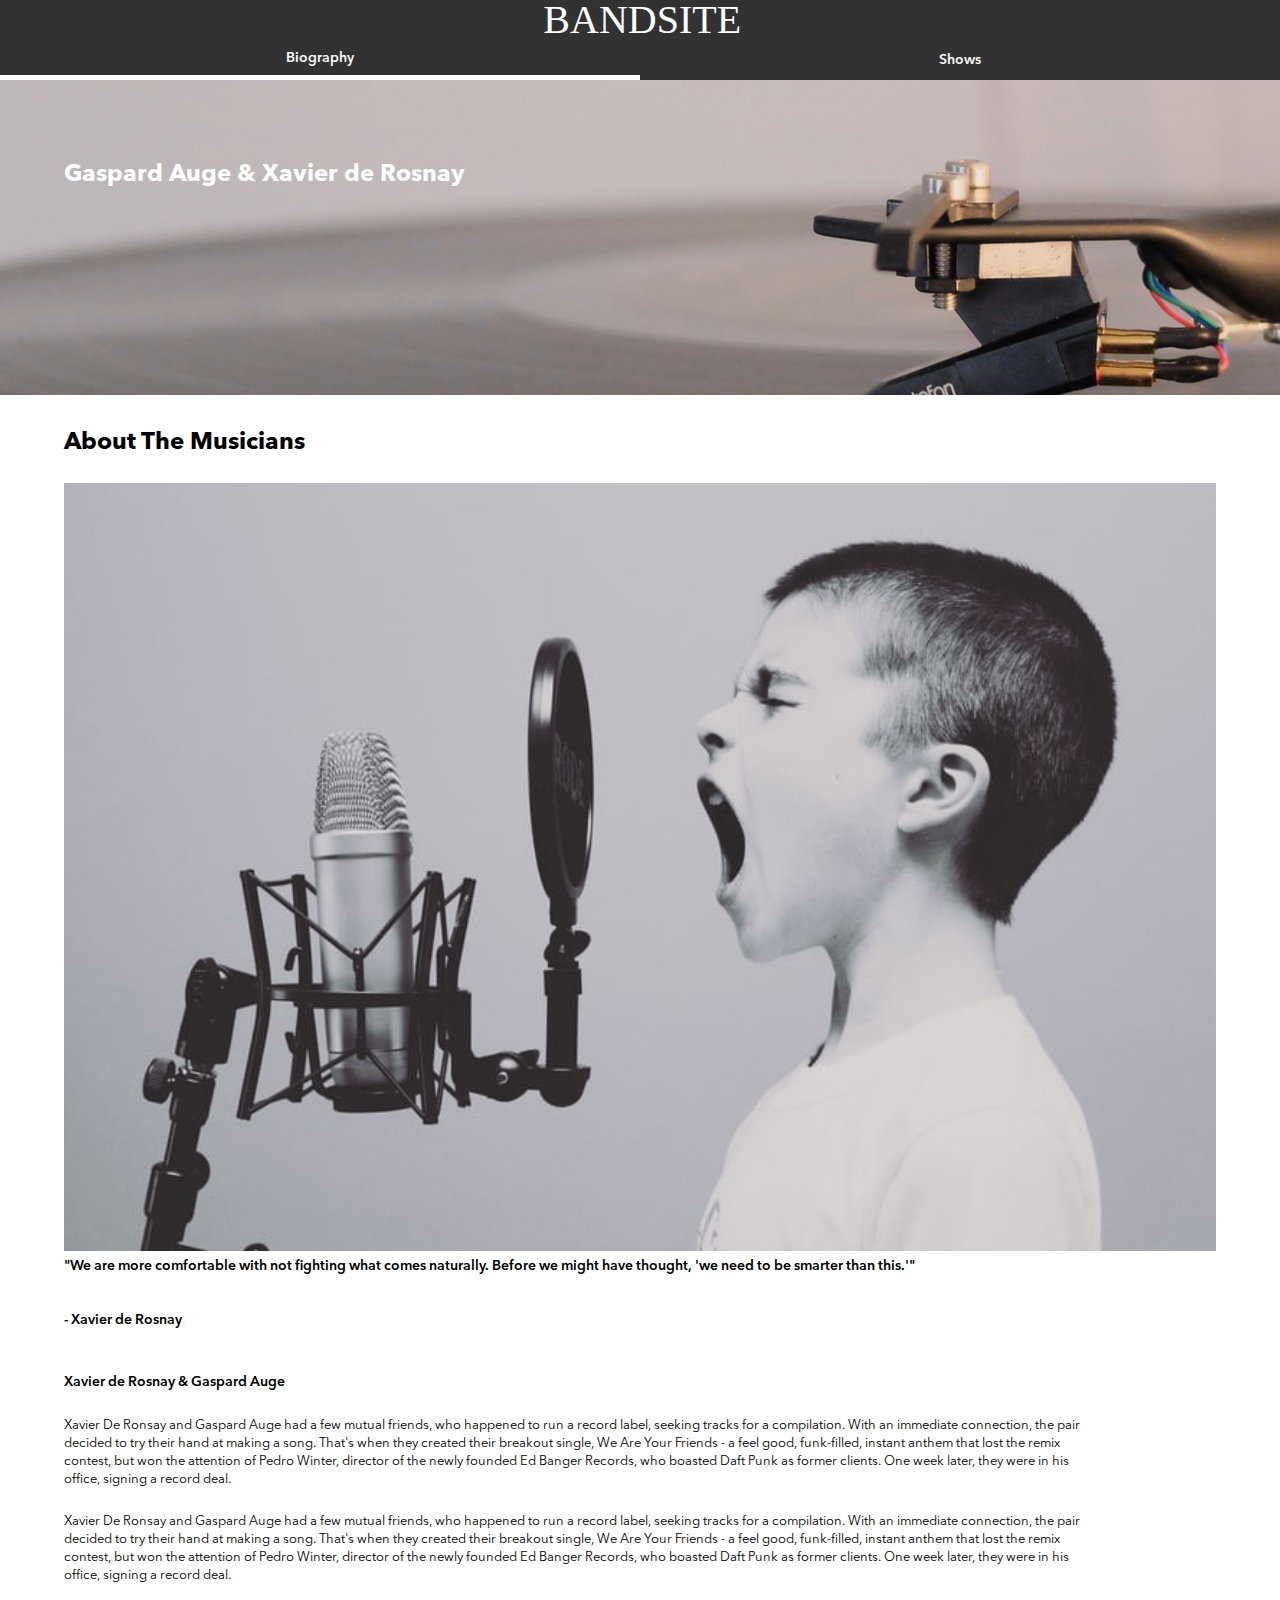
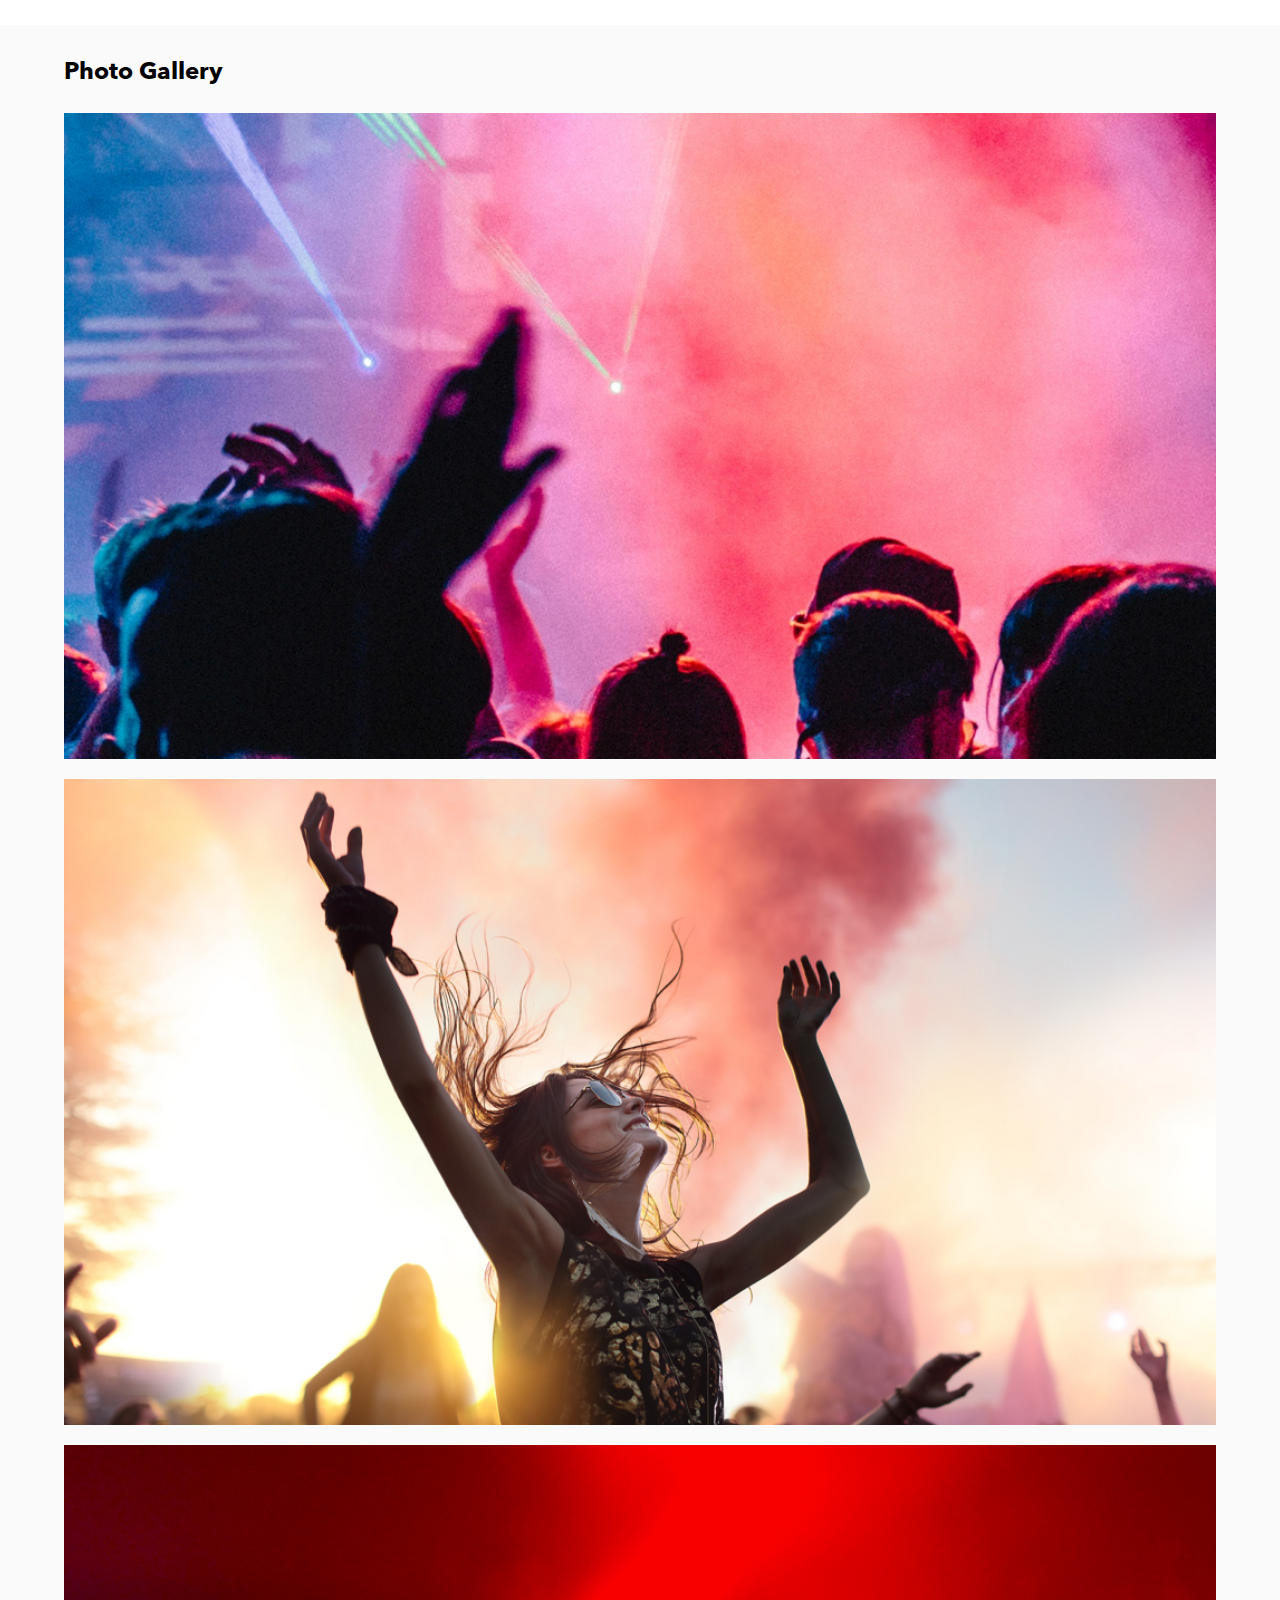
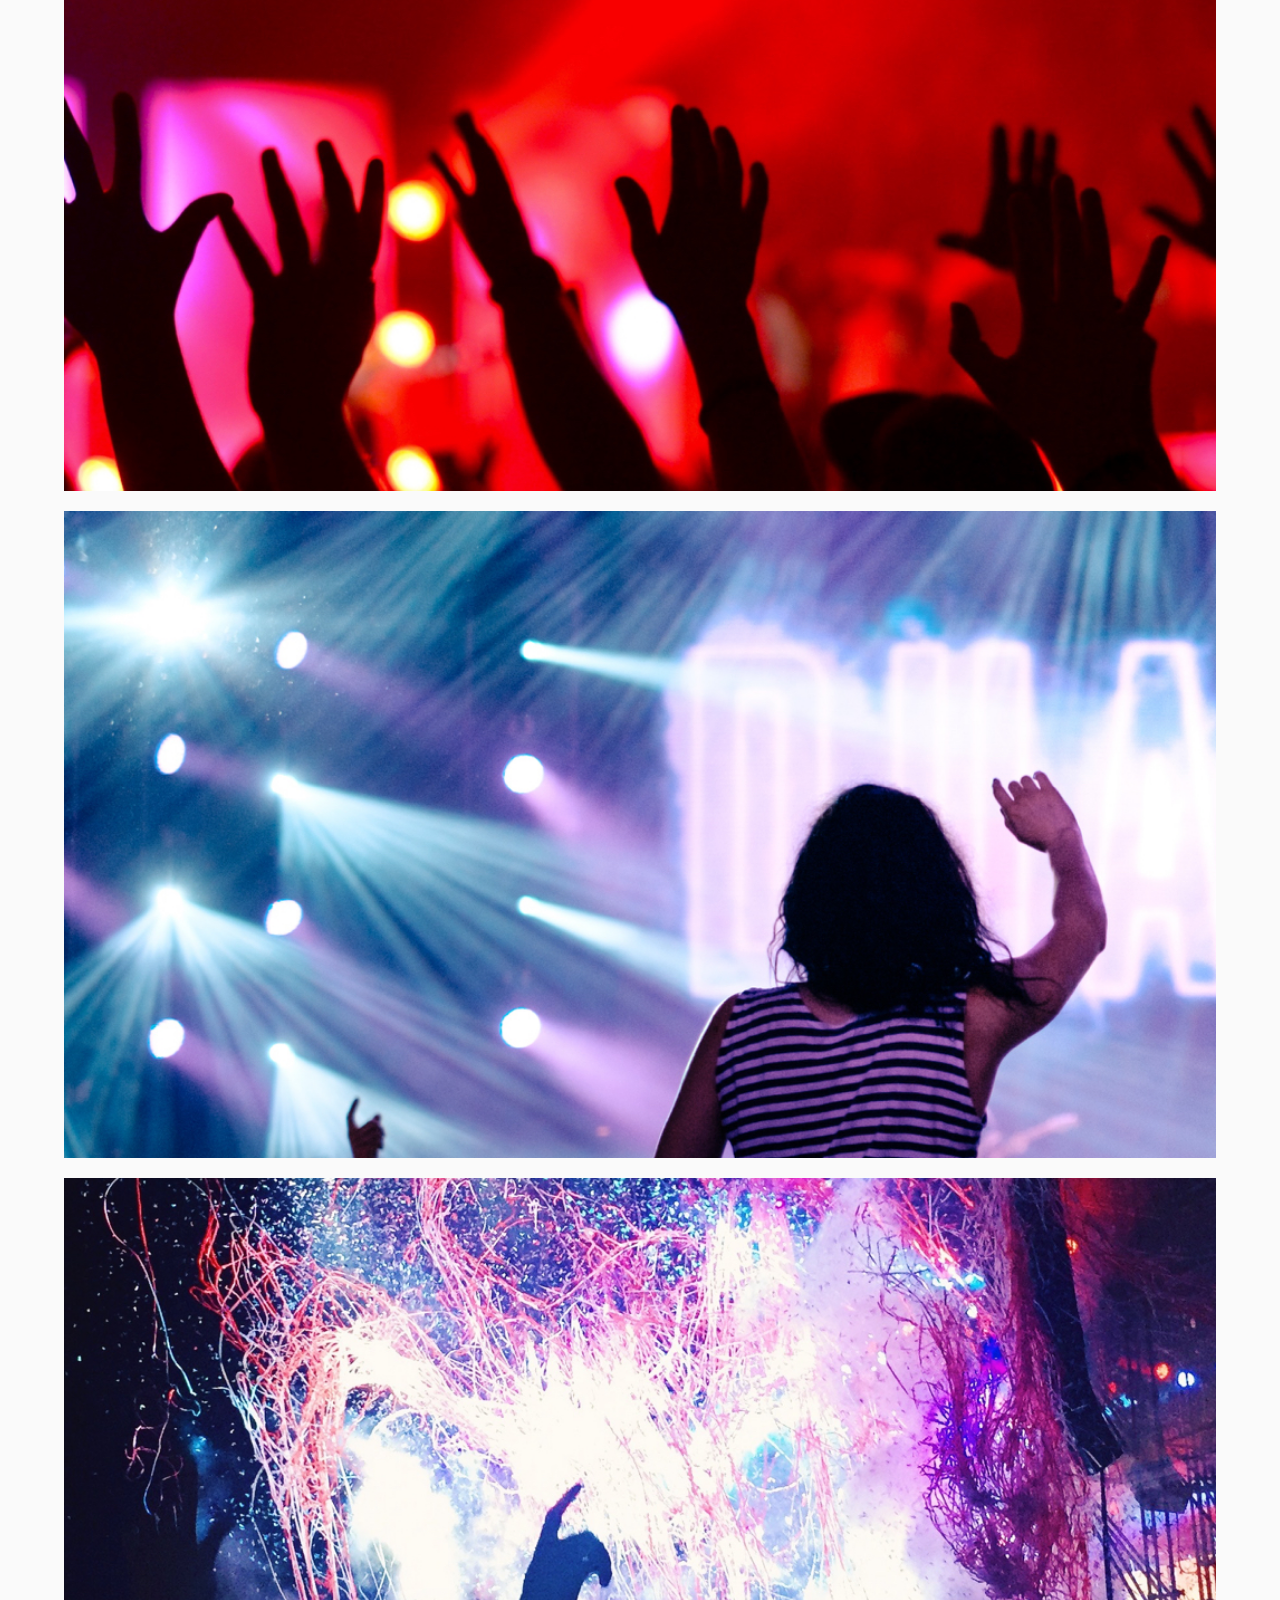
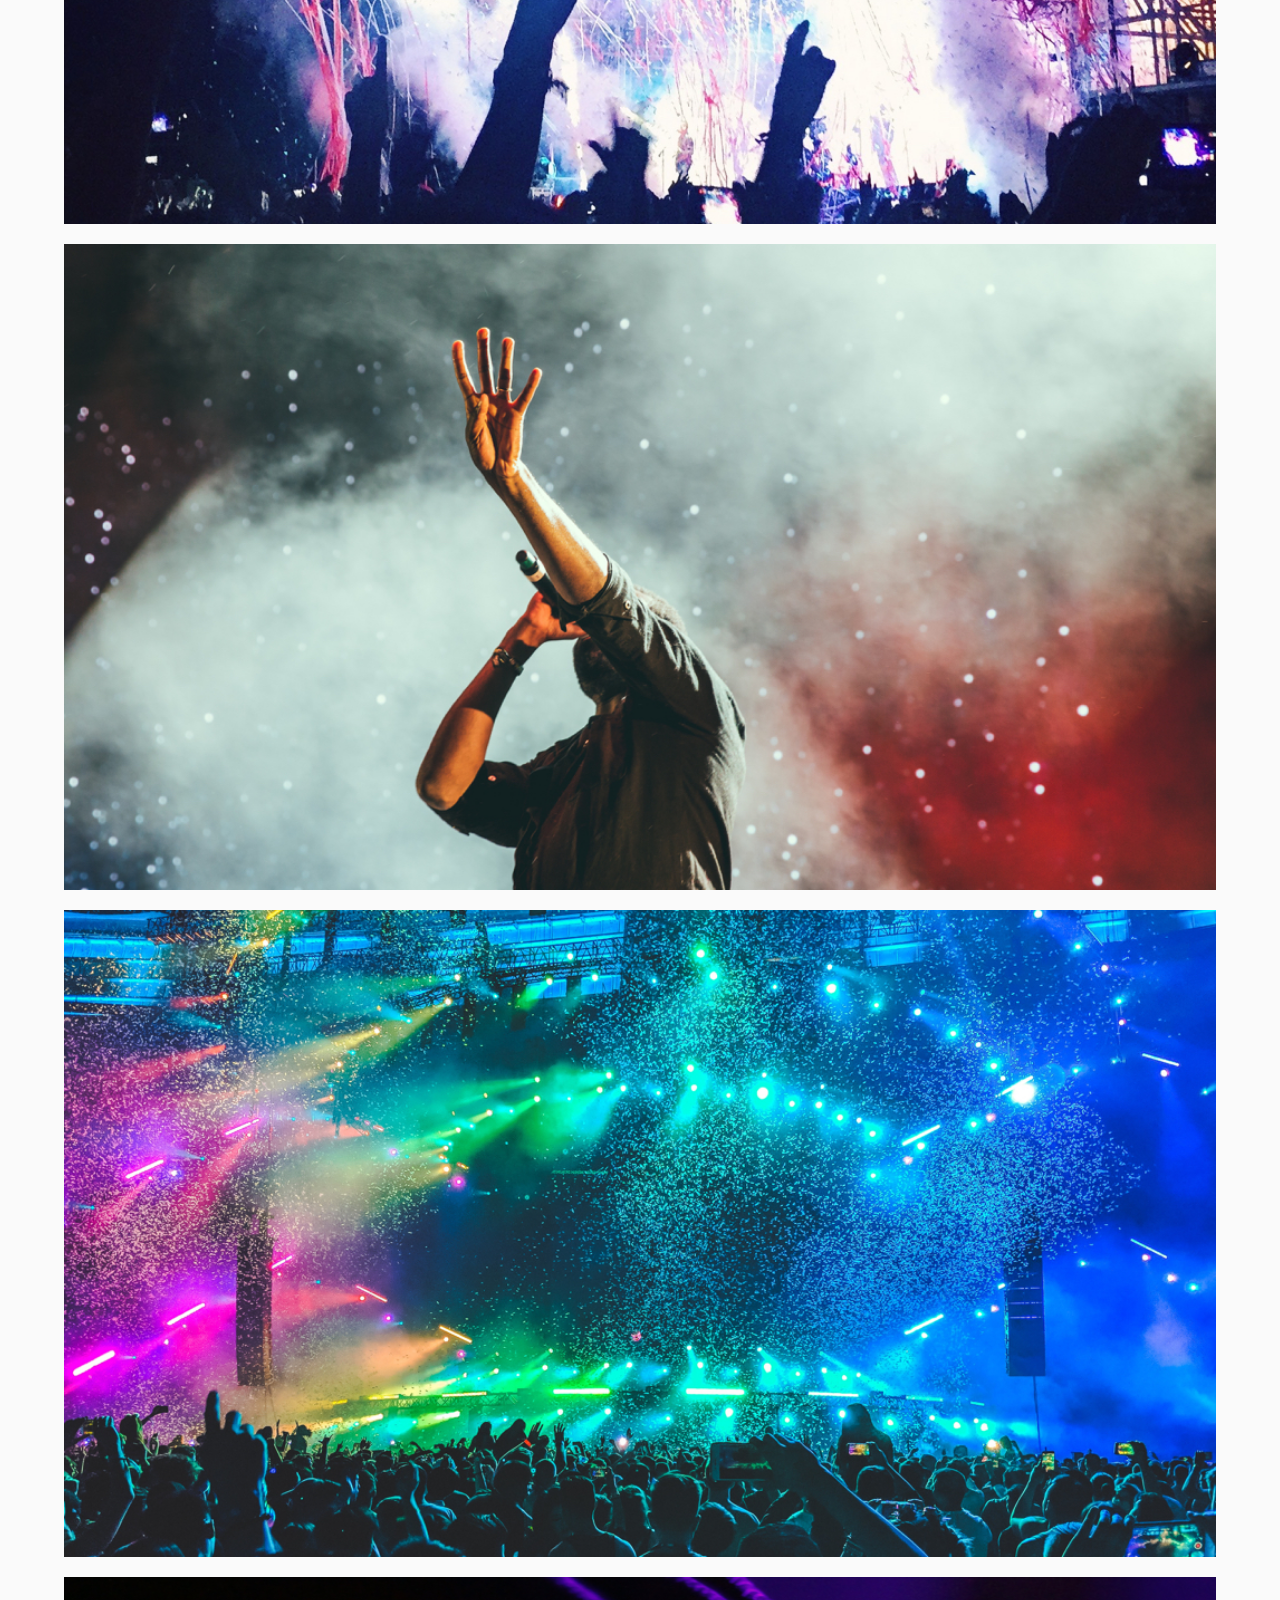
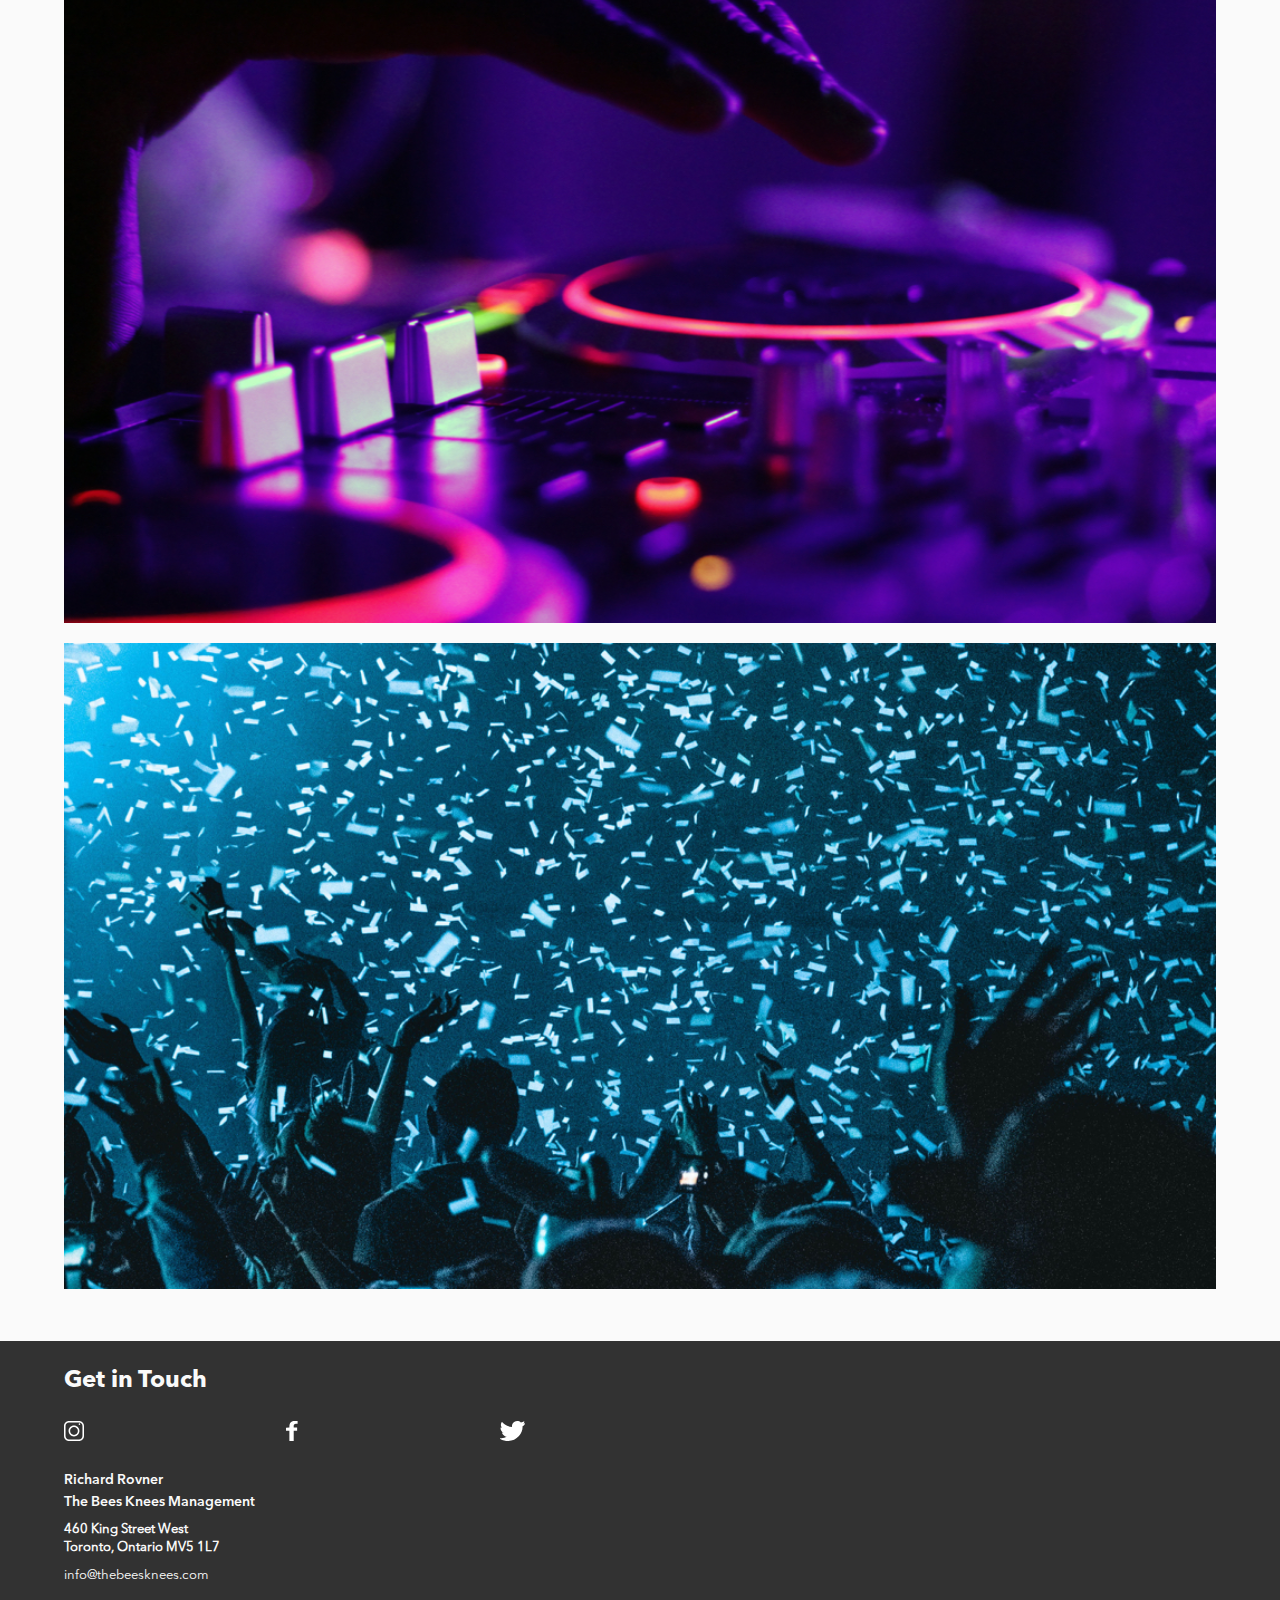
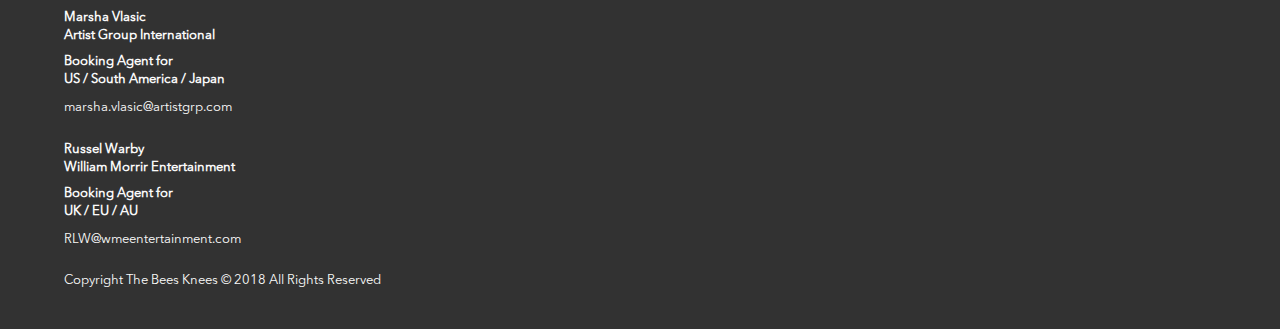
==== sprint-one/index.html @ a519cfaa "first commit" ====
<!DOCTYPE html>
<html lang="en">
<head>
    <meta charset="UTF-8">
    <meta name="viewport" content="width=device-width, initial-scale=1.0">
    <meta http-equiv="X-UA-Compatible" content="ie=edge">
    <link rel="stylesheet" href="./styles/main.css">
    <title>BandSite</title>
</head>

<body>
    <!--! Header and Nav bar -->
    <header class="page-header">
        <img class="page-header__logo" src="./assets/logo/Logo-bandsite.svg" alt="Bandsite Logo">
        <nav class="page-header__navigation">
            <ul class="page-header__navigation-list">
                <li class="page-header__navigation-list-item page-header__navigation-list-item--current-page"><a>Biography</a></li>
                <li class="page-header__navigation-list-item"><a>Shows</a></li>
            </ul>
        </nav>
    </header>

    <!--! Hero Image -->
    <section class="hero">
        <h1 class="hero__text">Gaspard Auge & Xavier de Rosnay</h1>
    </section>

    <!--! About Section: Includes image, quote and bio  -->
    <!-- todo: bg color for section below is alabaster or white -->
    <section class="about-artists">
        <h1 class="about-artists__heading">
            About the Musicians
        </h1>
        <img class="about-artists__image" src="./assets/images/about-the-artists.jfif" alt="">
        <div class="about-artists__quote">
            <h2 class="about-artists__quote-text">
                "We are more comfortable with not fighting what comes naturally.
                Before we might have thought, 'we need to be smarter than this.'"
            </h2>
            <h4 class="about-artists__quote-citation">
                - Xavier de Rosnay
            </h4>
        </div>
        <div class="about-artists__bio">
            <h2 class="about-artists__bio-heading">
                Xavier de Rosnay & Gaspard Auge
            </h2>
            <p class="about-artists__bio-content">
                Xavier De Ronsay and Gaspard Auge had a few mutual friends, who happened to run 
                a record label, seeking tracks for a compilation. With an immediate connection, 
                the pair decided to try their hand at making a song. That's when they created 
                their breakout single, We Are Your Friends - a feel good, funk-filled, instant 
                anthem that lost the remix contest, but won the attention of Pedro Winter, director 
                of the newly founded Ed Banger Records, who boasted Daft Punk as former clients.
                One week later, they were in his office, signing a record deal.
            </p>
            <p class="about-artists__bio-content">
                Xavier De Ronsay and Gaspard Auge had a few mutual friends, who happened to run 
                a record label, seeking tracks for a compilation. With an immediate connection, 
                the pair decided to try their hand at making a song. That's when they created 
                their breakout single, We Are Your Friends - a feel good, funk-filled, instant 
                anthem that lost the remix contest, but won the attention of Pedro Winter, director 
                of the newly founded Ed Banger Records, who boasted Daft Punk as former clients.
                One week later, they were in his office, signing a record deal.                
            </p>
        </div>
    </section>

    <!--! Photo Gallery Section -->
    <section class="gallery">
        <h1 class="gallery-title">
            <!--todo: font-size is 24px and line height of 32px  -->
            Photo Gallery
        </h1>
        <div class="gallery-container">
            <div class="gallery-container__image-box">
                <img class="gallery-container__image-box-content" src="./assets/images/Photo-gallery-1.jpg" alt="Image">
            </div>
            <div class="gallery-container__image-box">
                <img class="gallery-container__image-box-content" src="./assets/images/Photo-gallery-2.jpg" alt="Image">
            </div>
            <div class="gallery-container__image-box">
                <img class="gallery-container__image-box-content" src="./assets/images/Photo-gallery-3.jpg" alt="Image">
            </div>
            <div class="gallery-container__image-box">
                <img class="gallery-container__image-box-content" src="./assets/images/Photo-gallery-4.jpg" alt="Image">
            </div>
            <div class="gallery-container__image-box">
                <img class="gallery-container__image-box-content" src="./assets/images/Photo-gallery-5.jpg" alt="Image">
            </div>
            <div class="gallery-container__image-box">
                <img class="gallery-container__image-box-content" src="./assets/images/Photo-gallery-6.jpg" alt="Image">
            </div>
            <div class="gallery-container__image-box">
                <img class="gallery-container__image-box-content" src="./assets/images/Photo-gallery-7.jpg" alt="Image">
            </div>
            <div class="gallery-container__image-box">
                <img class="gallery-container__image-box-content" src="./assets/images/Photo-gallery-8.jpg" alt="Image">
            </div>
            <div class="gallery-container__image-box">
                <img class="gallery-container__image-box-content" src="./assets/images/Photo-gallery-9.jpg" alt="Image">
            </div>
        </div>
    </section>

    
    <!-- !Footer section below: divs to contain like sections into containers within a flexbox -->
    <footer class="footer">
        
        <!-- !section with heading, social media links, and logo -->
        <section class="footer__heading">
            <h1 class="footer__heading-caption">Get in Touch</h1>
            <div class="footer__heading-media">
                <a class="footer__heading-media-link" href=""><img src="./assets/icons/SVG/Icon-instagram.svg" alt=""></a>
                <a class="footer__heading-media-link" href=""><img src="./assets/icons/SVG/Icon-facebook.svg" alt=""></a>
                <a class="footer__heading-media-link" href=""><img src="./assets/icons/SVG/Icon-twitter.svg" alt=""></a>
            </div>
            <img class="footer__heading-image" src="./assets/logo/Logo-bandsite.svg" alt="Bandsite Logo">
        </section>
        
        <!-- !Flex section that includes all VIPs -->

        <section class="footer-flex">
            <div class="footer-flex__container">
                <div class="footer-flex__container-info">
                    <h4 class="footer-flex__container-info--bold">Richard Rovner</h4>
                    <h4 class="footer-flex__container-info--bold">The Bees Knees Management</h4>
                </div>
                <div class="footer-flex__container-info">
                    <h4>460 King Street West</h4>
                    <h4>Toronto, Ontario MV5 1L7</h4>
                </div>
                <a class="footer-flex__container-mailto" href="">info@thebeesknees.com</a>
            </div>
            <div class="footer-flex__container">
                <div class="footer-flex__container-info">
                    <h4>Marsha Vlasic</h4>
                    <h4>Artist Group International</h4>
                </div>
                <div class="footer-flex__container-info">    
                    <h4>Booking Agent for</h4>
                    <h4>US / South America / Japan</h4>
                </div>
                <a class="footer-flex__container-mailto" href="">marsha.vlasic@artistgrp.com</a>
            </div>
            <div class="footer-flex__container">
                <div class="footer-flex__container-info">                   
                    <h4>Russel Warby</h4>
                    <h4>William Morrir Entertainment</h4>
                </div>
                <div class="footer-flex__container-info">        
                    <h4>Booking Agent for</h4>
                    <h4>UK / EU / AU</h4>
                </div>    
                <a class="footer-flex__container-mailto" href="">RLW@wmeentertainment.com</a>
            </div>
        </section>

        <h4 class="footer__copyright">Copyright The Bees Knees &copy; 2018 All Rights Reserved</h4>
    </footer>
</body>
</html>
---- sprint-one/styles/main.css ----
html,
body {
  margin: 0;
  padding: 0;
  -webkit-box-sizing: border-box;
          box-sizing: border-box;
}

*,
*:before,
*:after {
  -webkit-box-sizing: inherit;
          box-sizing: inherit;
}

@font-face {
  font-family: "avenir";
  src: url(../assets/global-fonts/avenir-fonts/avenir-regular.otf);
}

@font-face {
  font-family: "avenir-demi-bold";
  src: url(../assets/global-fonts/avenir-fonts/avenir-demi-bold.otf);
}

@font-face {
  font-family: "avenir-bold";
  src: url(../assets/global-fonts/avenir-fonts/avenir-bold.otf);
}

* {
  margin: 0;
  padding: 0;
  -webkit-box-sizing: 0;
          box-sizing: 0;
}

.page-header {
  width: 100%;
  height: 80px;
  background-color: #323232;
  font-size: 14px;
  line-height: 22px;
  font-family: "avenir-demi-bold";
}

.page-header__logo {
  margin: 0 auto;
  display: block;
  width: 40%;
  height: 50%;
}

.page-header__navigation {
  display: block;
  width: 100%;
  height: 50%;
}

.page-header__navigation-list {
  height: 100%;
  margin: 0;
  padding: 0;
  display: -webkit-box;
  display: -ms-flexbox;
  display: flex;
  -ms-flex-wrap: nowrap;
      flex-wrap: nowrap;
}

.page-header__navigation-list-item {
  height: 100%;
  width: 50%;
  list-style-type: none;
  color: #fafafa;
  text-align: center;
  display: -webkit-box;
  display: -ms-flexbox;
  display: flex;
  -webkit-box-align: center;
      -ms-flex-align: center;
          align-items: center;
  -webkit-box-pack: center;
      -ms-flex-pack: center;
          justify-content: center;
}

.page-header__navigation-list-item--current-page {
  border-bottom: 5px solid #ffffff;
}

.hero {
  height: 35vh;
  width: 100%;
  background-image: url(../assets/images/hero-image.jfif);
  background-size: 120% auto;
  background-position: 60% 60%;
  background-color: #50323232;
  background-blend-mode: overlay;
  position: relative;
}

.hero__image {
  width: 100%;
  height: 100%;
}

.hero__text {
  margin-left: 5%;
  width: 65%;
  position: absolute;
  top: 25%;
  color: #ffffff;
  font-size: 24px;
  line-height: 32px;
  font-family: "avenir-bold";
}

.about-artists {
  width: 90%;
  margin: 0 auto;
  background-color: #ffffff;
}

.about-artists__heading {
  margin: 32px 0 24px 0;
  text-transform: capitalize;
  font-size: 24px;
  line-height: 32px;
  font-family: "avenir-bold";
}

.about-artists__image {
  width: 100%;
}

.about-artists__quote-text, .about-artists__quote-citation {
  font-size: 14px;
  line-height: 22px;
  font-family: "avenir-demi-bold";
}

.about-artists__quote-citation {
  margin-top: 32px;
}

.about-artists__bio {
  margin-top: 40px;
  width: 90%;
}

.about-artists__bio-heading {
  margin-bottom: 24px;
  font-size: 14px;
  line-height: 22px;
  font-family: "avenir-demi-bold";
}

.about-artists__bio-content {
  font-size: 13px;
  line-height: 18px;
  font-family: "avenir";
}

.about-artists__bio-content:first-of-type {
  margin-bottom: 24px;
}

.about-artists__bio-content:not(:first-of-type) {
  margin-bottom: 40px;
}

.gallery {
  width: 100%;
  background-color: #fafafa;
}

.gallery-title {
  margin-left: 5%;
  padding: 32px 0 24px 0;
  font-size: 24px;
  line-height: 32px;
  font-family: "avenir-bold";
}

.gallery-container {
  width: 90%;
  margin: 0 auto;
  display: -webkit-box;
  display: -ms-flexbox;
  display: flex;
  -ms-flex-wrap: wrap;
      flex-wrap: wrap;
}

.gallery-container__image-box {
  width: 100%;
  margin-bottom: 16px;
}

.gallery-container__image-box:last-of-type {
  padding-bottom: 32px;
}

.gallery-container__image-box-content {
  width: 100%;
}

.footer {
  width: 100%;
  color: #fafafa;
  background-color: #323232;
}

.footer__heading {
  width: 90%;
  margin: 0 auto;
  padding-bottom: 24px;
}

.footer__heading-caption {
  font-size: 24px;
  line-height: 32px;
  font-family: "avenir-bold";
  padding: 24px 0;
}

.footer__heading-media {
  display: -webkit-box;
  display: -ms-flexbox;
  display: flex;
  -webkit-box-pack: justify;
      -ms-flex-pack: justify;
          justify-content: space-between;
  width: 40%;
}

.footer__heading-image {
  display: none;
}

.footer-flex {
  width: 90%;
  margin: 0 auto;
  display: -webkit-box;
  display: -ms-flexbox;
  display: flex;
  -webkit-box-orient: vertical;
  -webkit-box-direction: normal;
      -ms-flex-direction: column;
          flex-direction: column;
}

.footer-flex__container {
  margin-bottom: 24px;
}

.footer-flex__container-info {
  margin-bottom: 8px;
  font-size: 13px;
  line-height: 18px;
  font-family: "avenir";
}

.footer-flex__container-info--bold {
  font-size: 14px;
  line-height: 22px;
  font-family: "avenir-demi-bold";
}

.footer-flex__container-mailto {
  text-decoration: none;
  color: #fafafa;
  font-size: 13px;
  line-height: 18px;
  font-family: "avenir";
}

.footer__copyright {
  width: 65%;
  font-family: "avenir";
  font-weight: 200;
  margin-left: 5%;
  font-size: 13px;
  padding-bottom: 40px;
}
/*# sourceMappingURL=main.css.map */
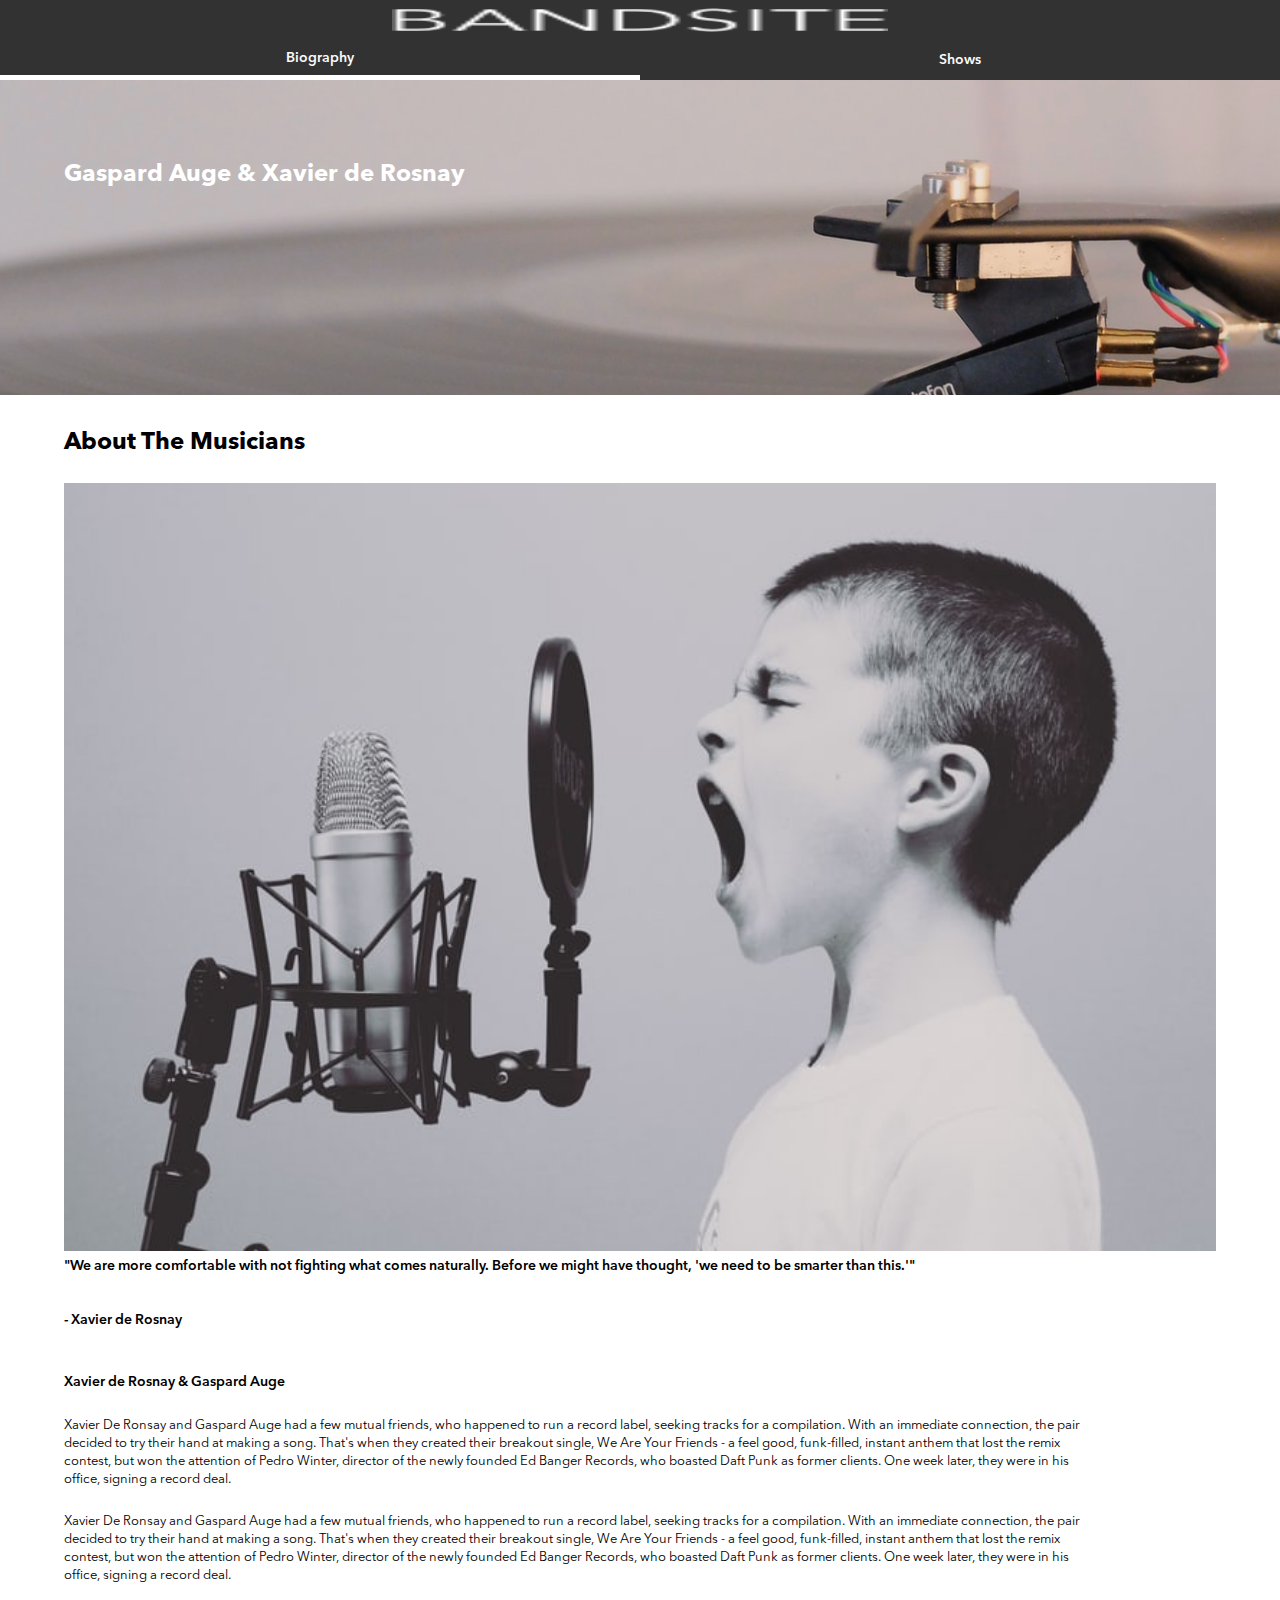
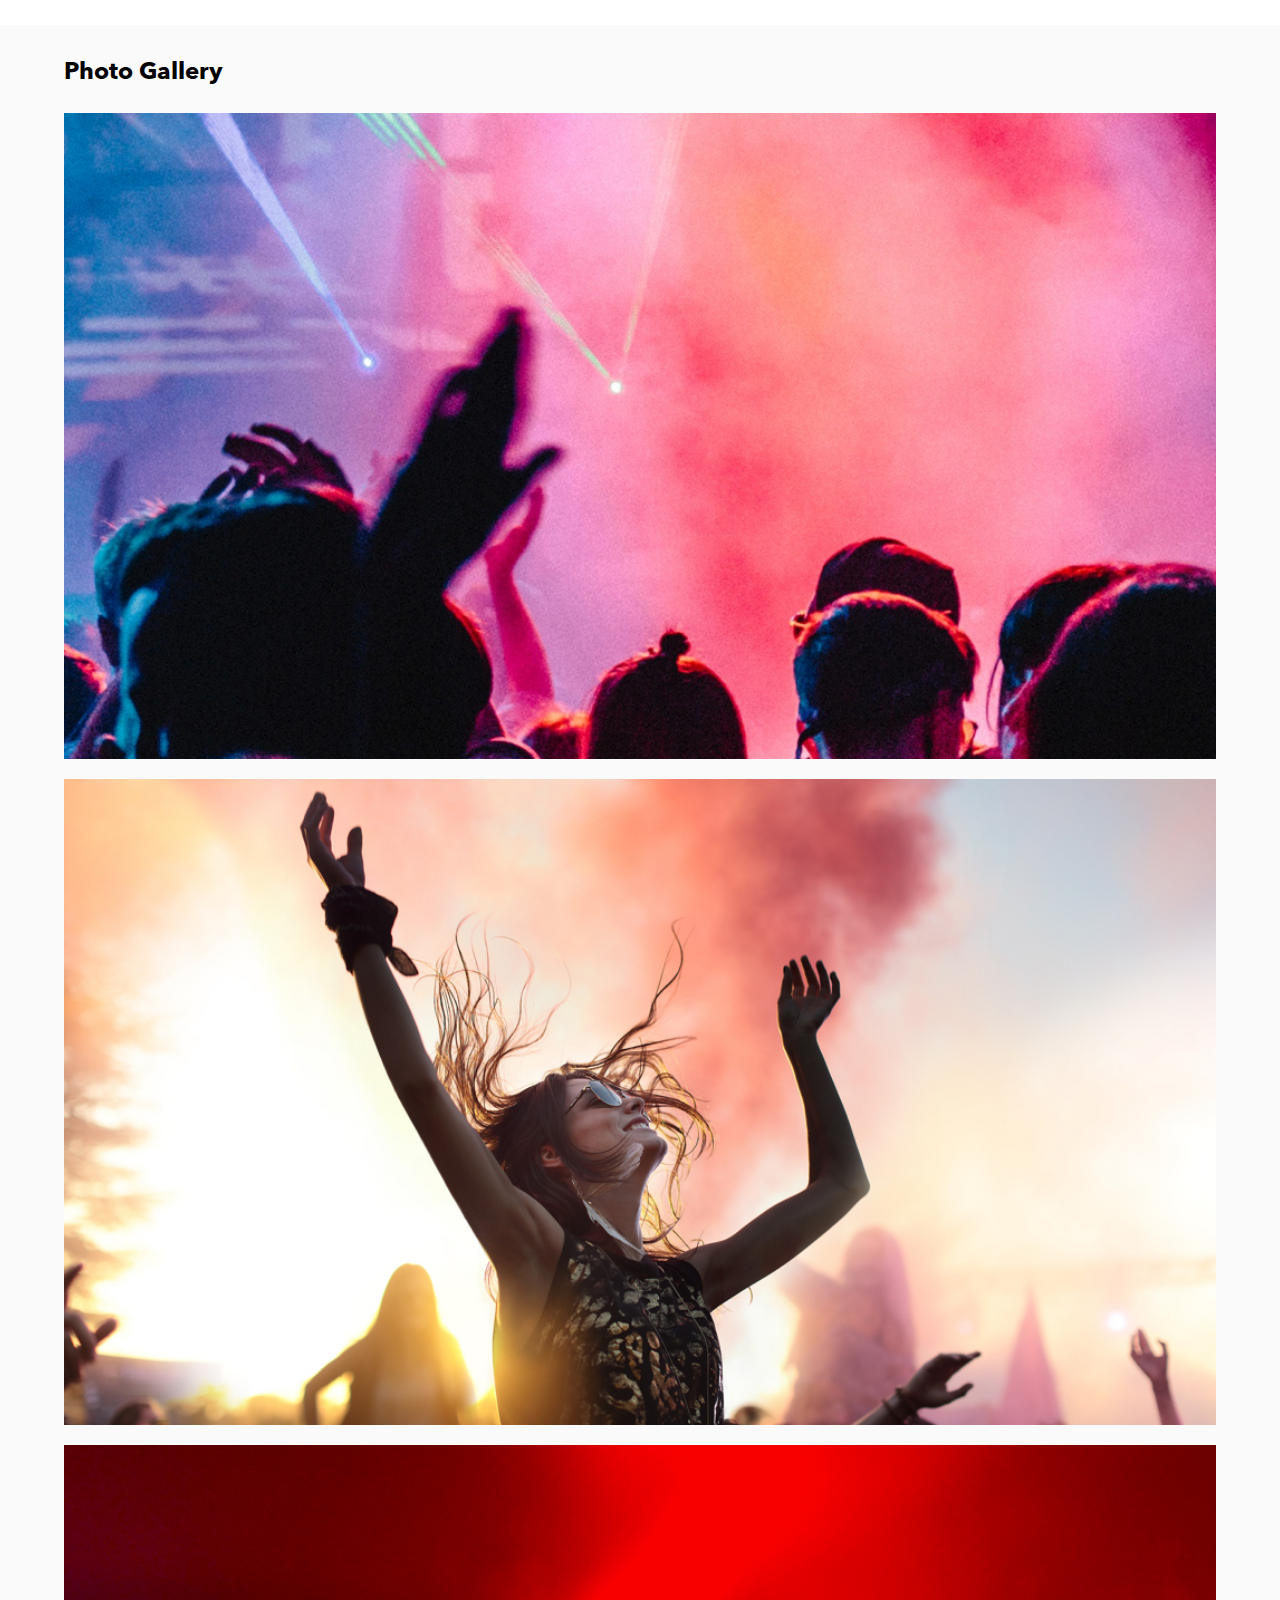
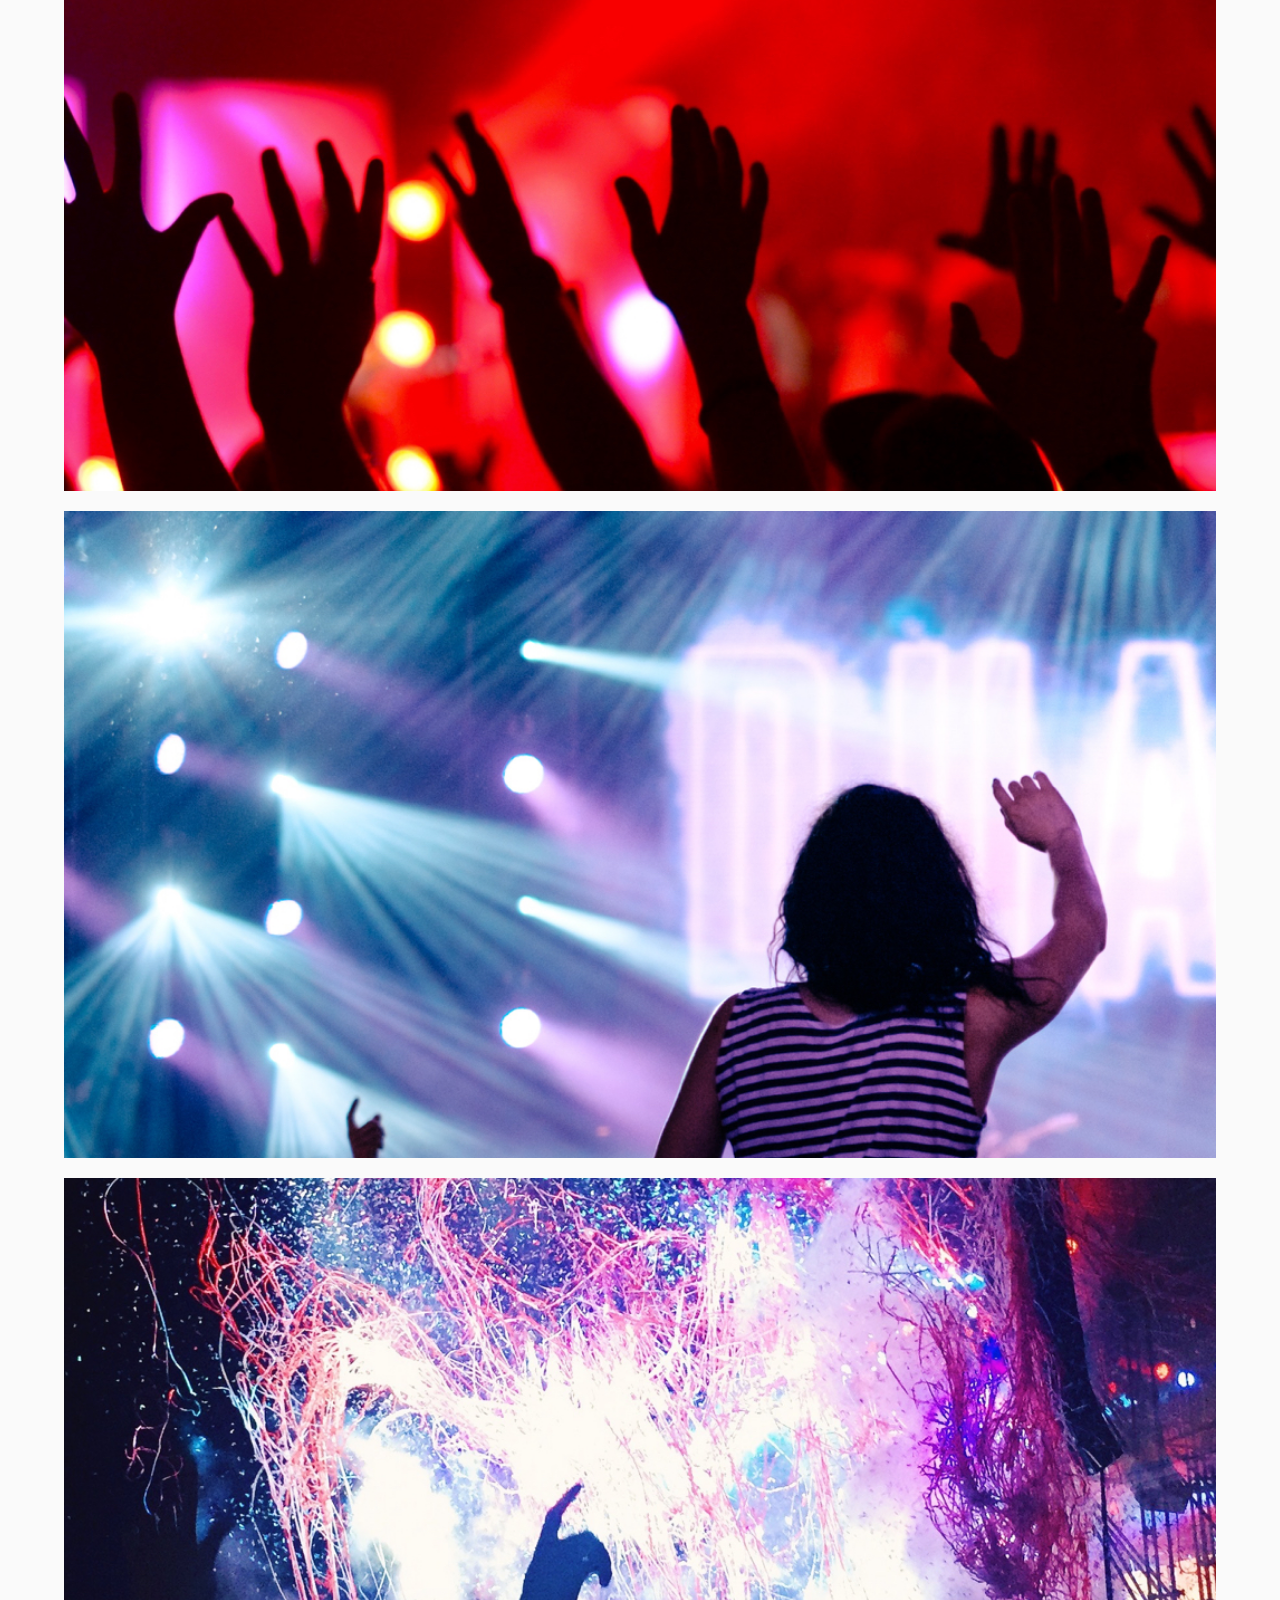
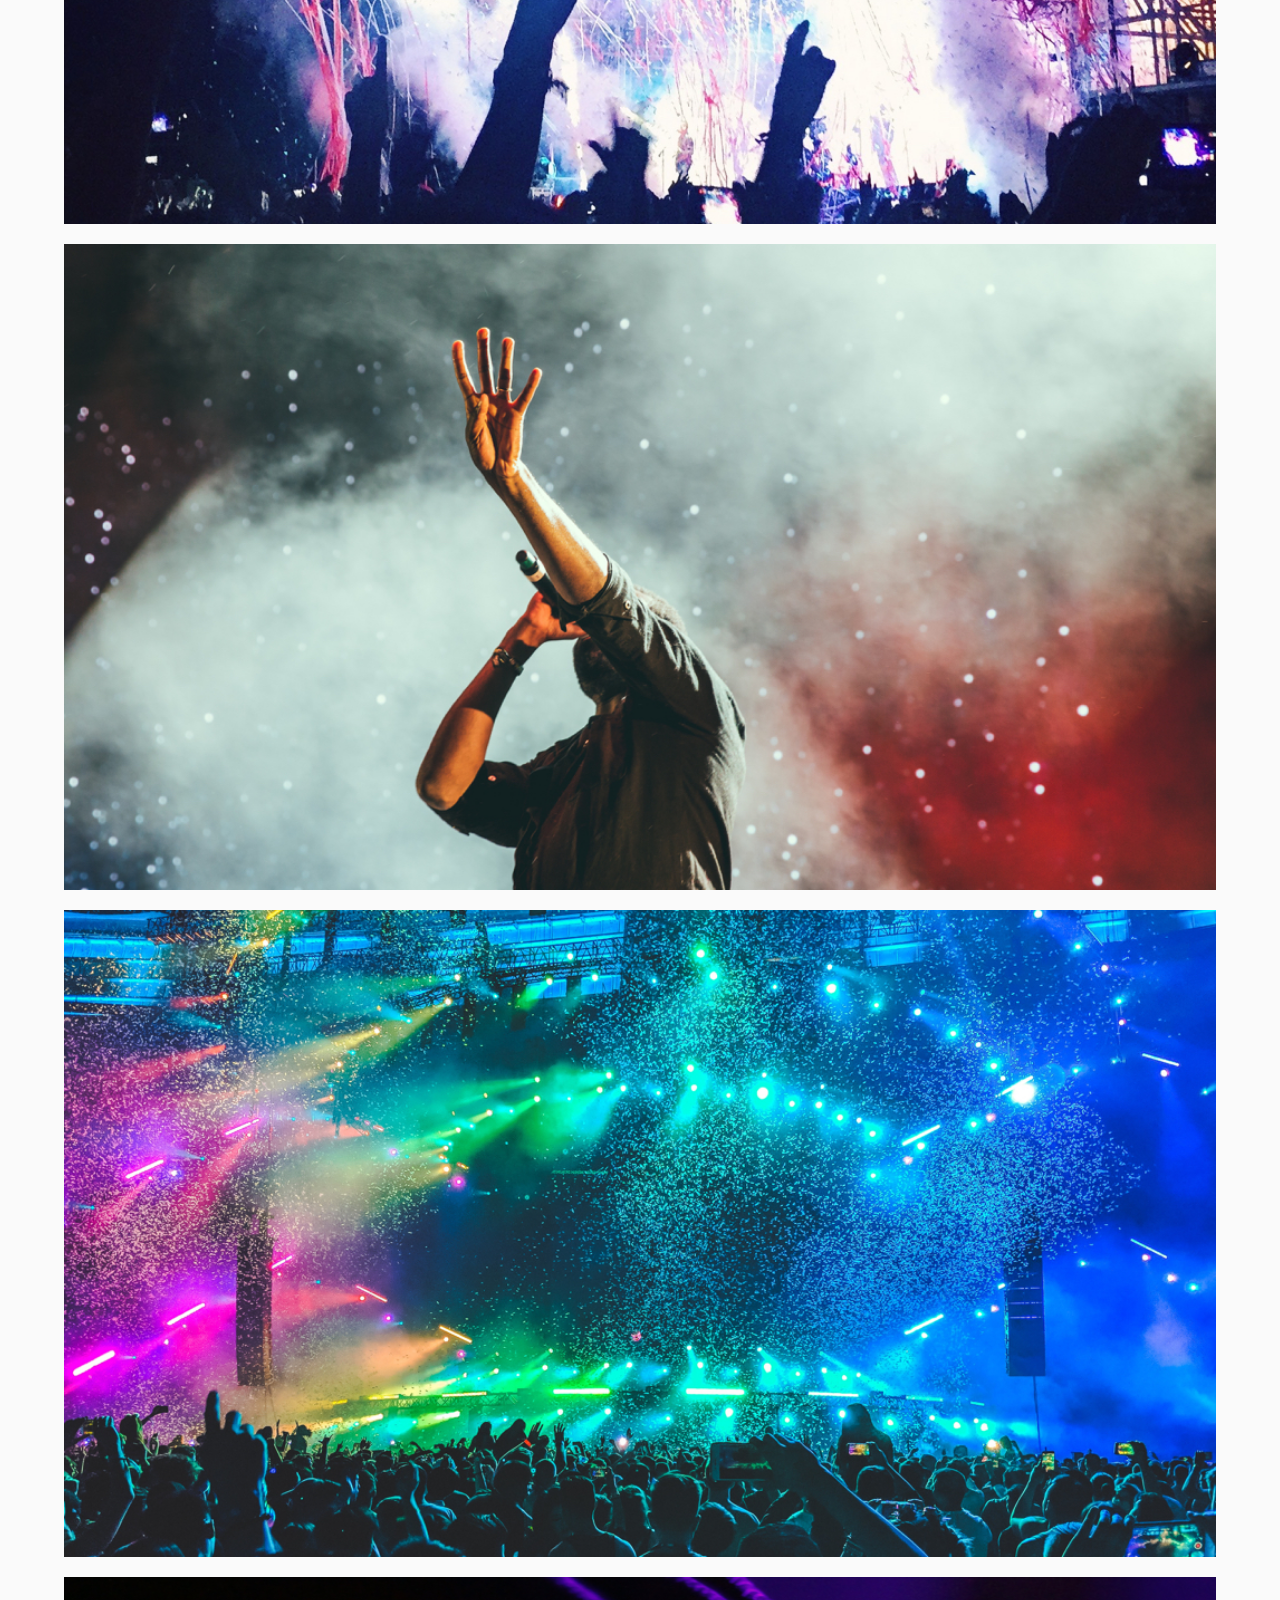
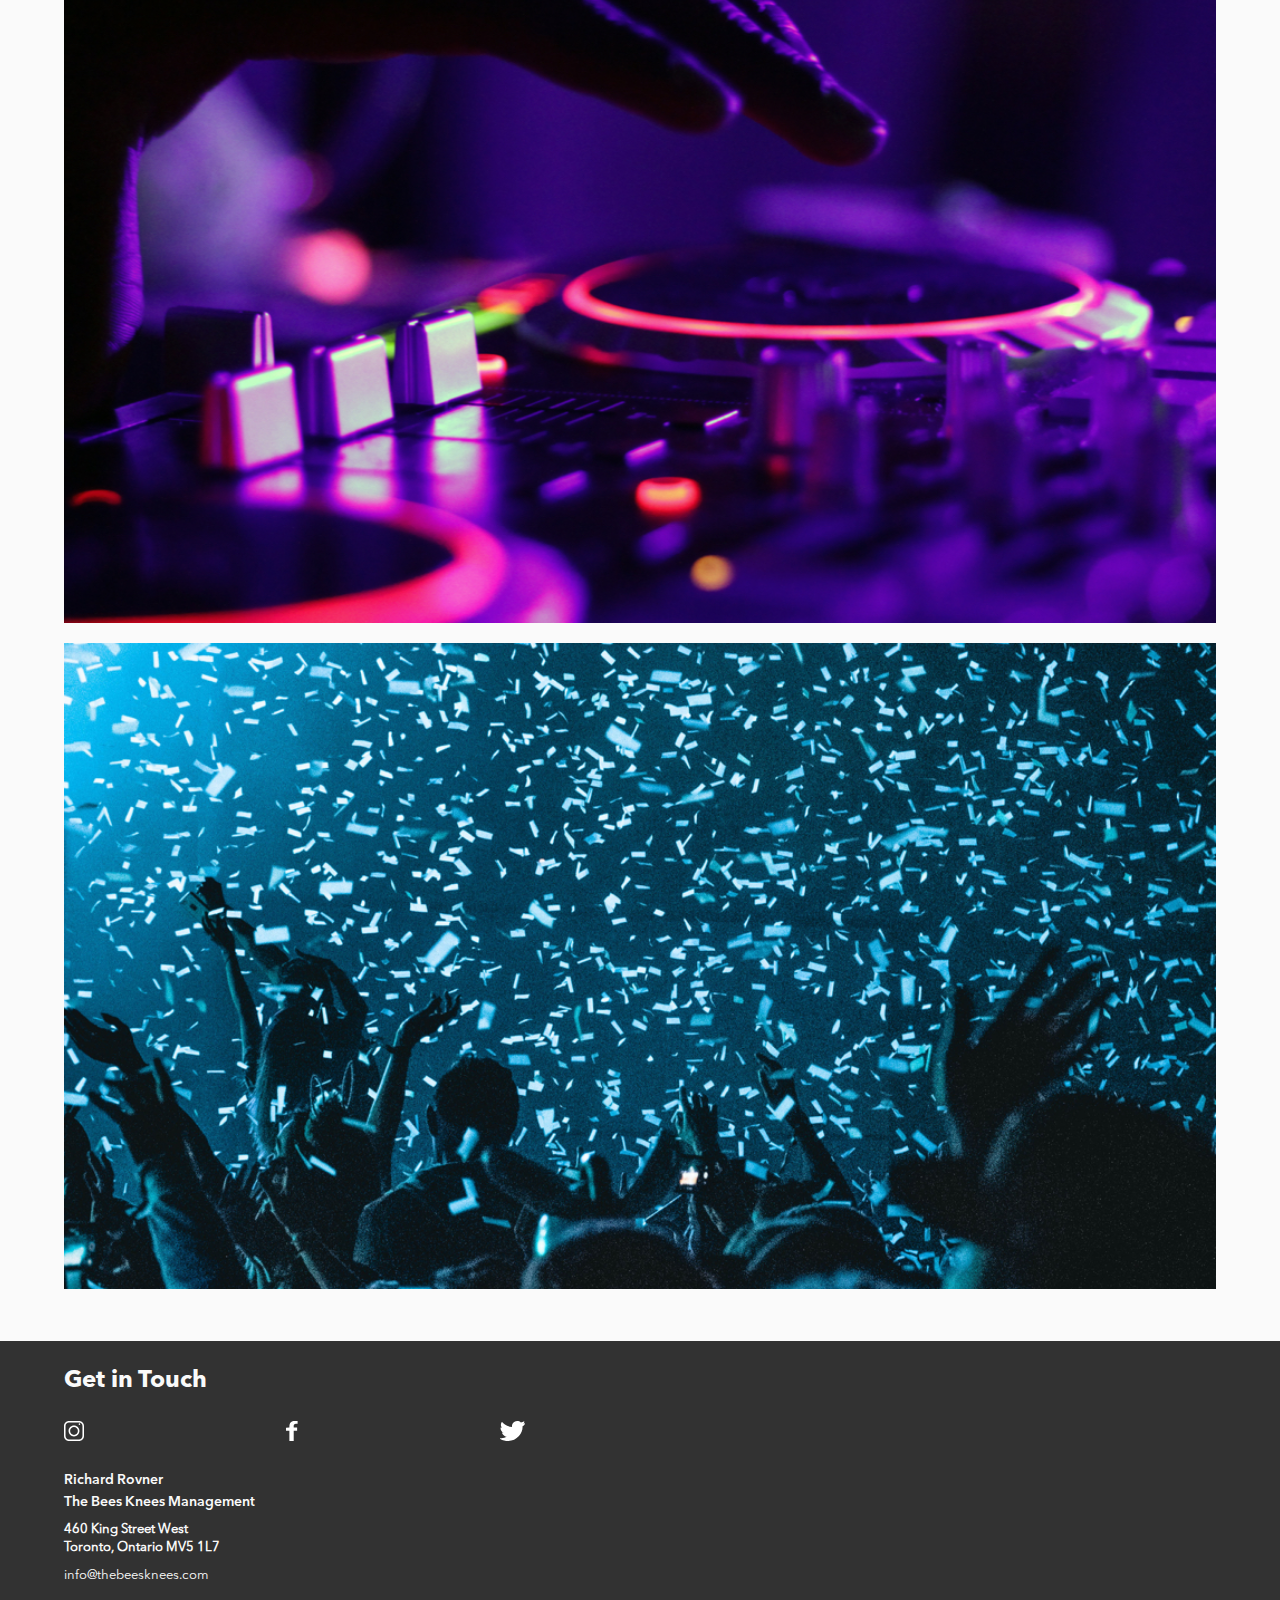
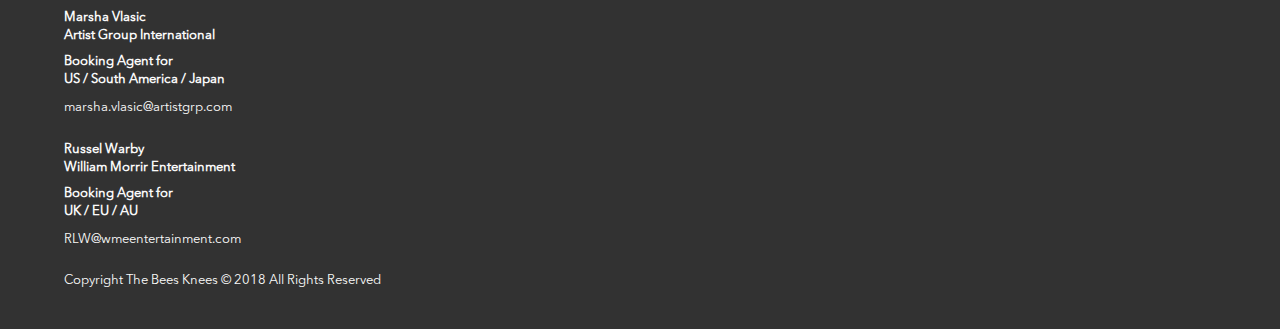
==== commit cb89d63e: "changed header logo to png file" ====
--- a/sprint-one/index.html
+++ b/sprint-one/index.html
@@ -11,7 +11,7 @@
 <body>
     <!--! Header and Nav bar -->
     <header class="page-header">
-        <img class="page-header__logo" src="./assets/logo/Logo-bandsite.svg" alt="Bandsite Logo">
+        <img class="page-header__logo" src="./assets/logo/Logo-bandsite.png" alt="Bandsite Logo">
         <nav class="page-header__navigation">
             <ul class="page-header__navigation-list">
                 <li class="page-header__navigation-list-item page-header__navigation-list-item--current-page"><a>Biography</a></li>
--- a/sprint-one/styles/main.css
+++ b/sprint-one/styles/main.css
@@ -49,6 +49,7 @@
   display: block;
   width: 40%;
   height: 50%;
+  padding: 8px;
 }
 
 .page-header__navigation {
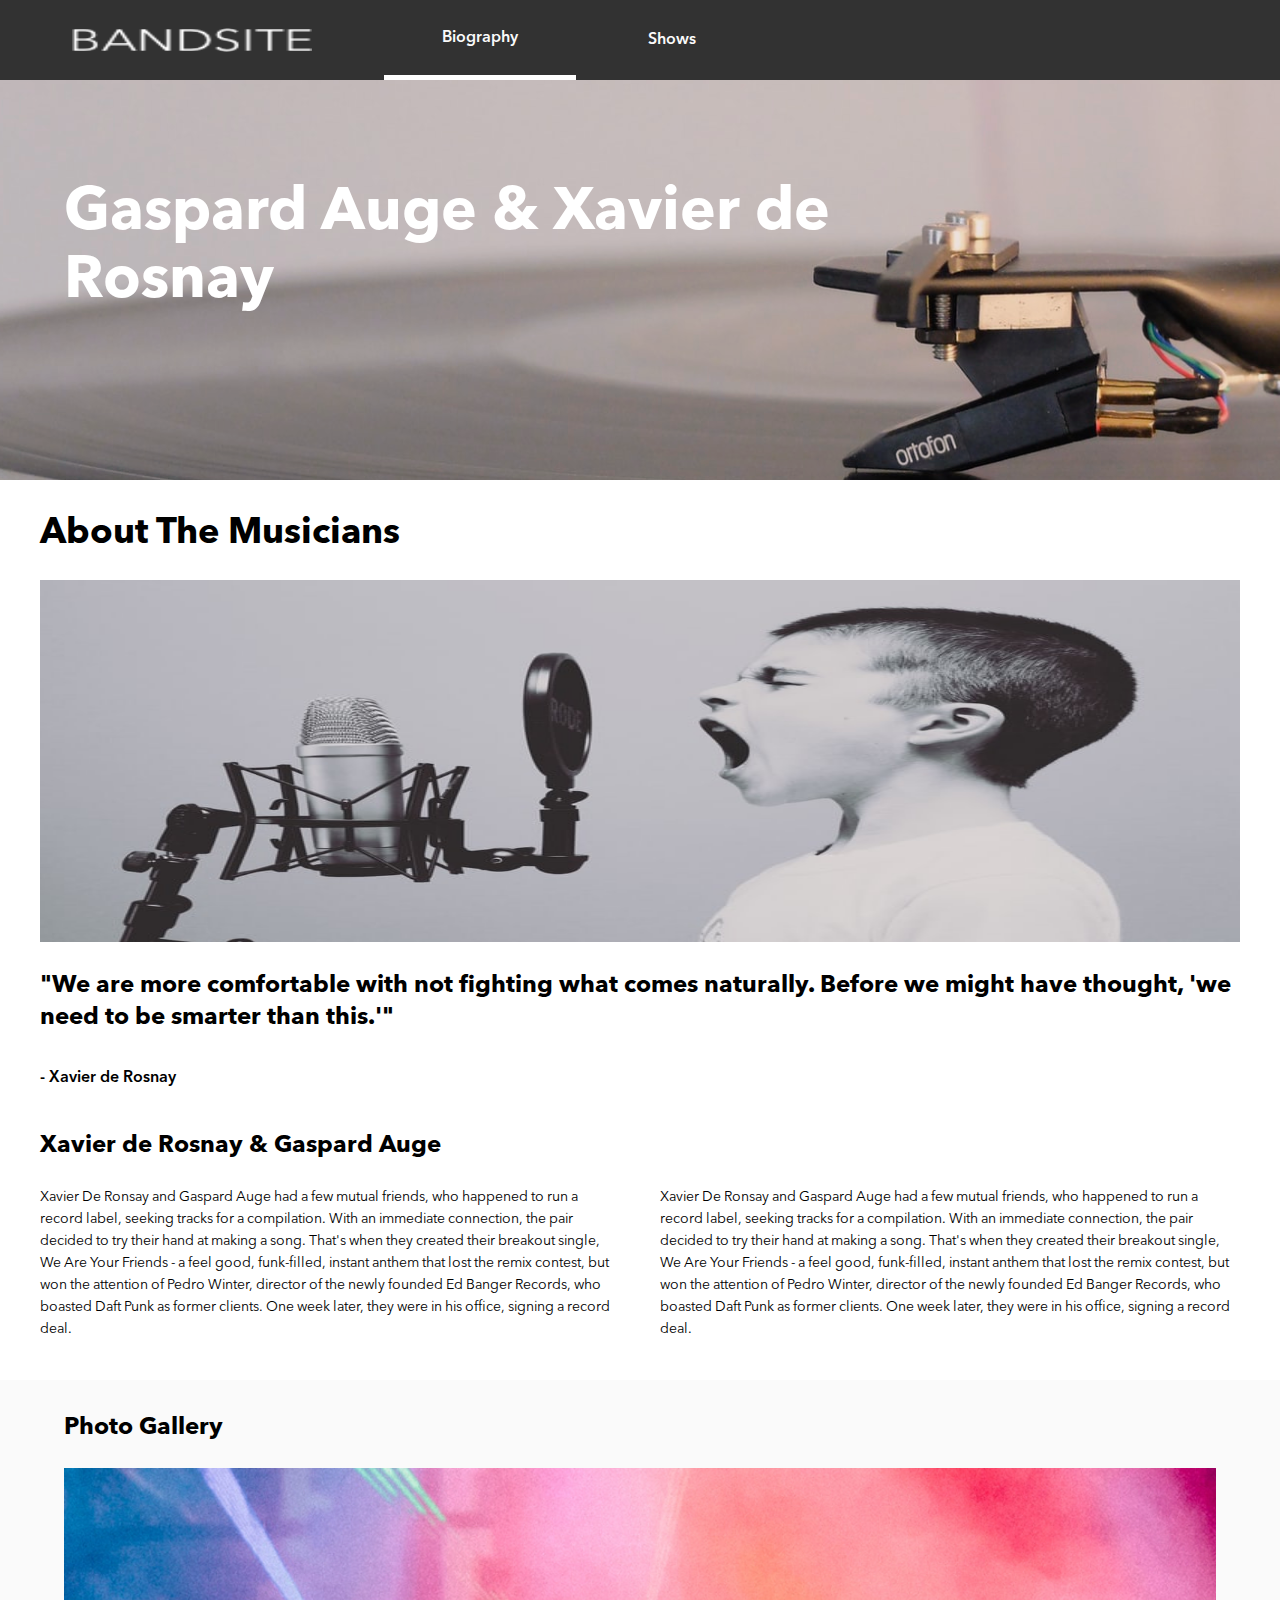
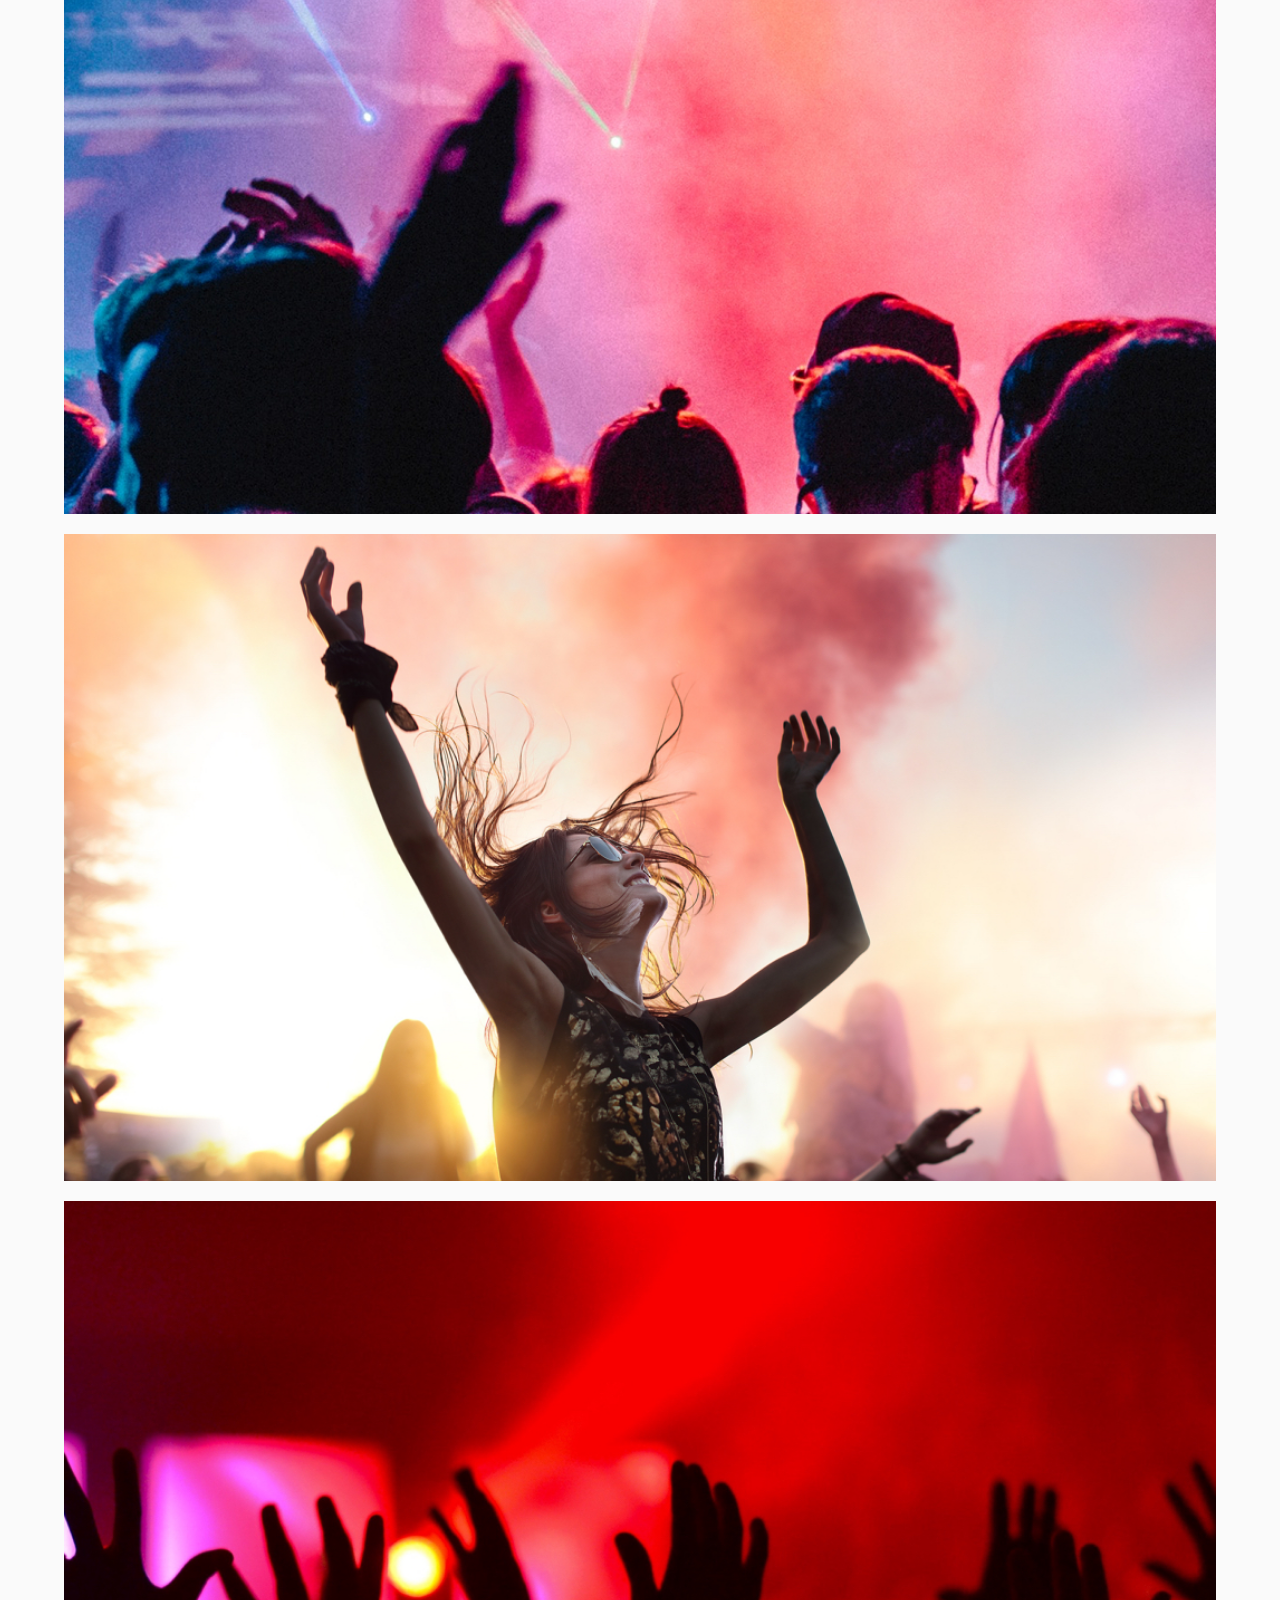
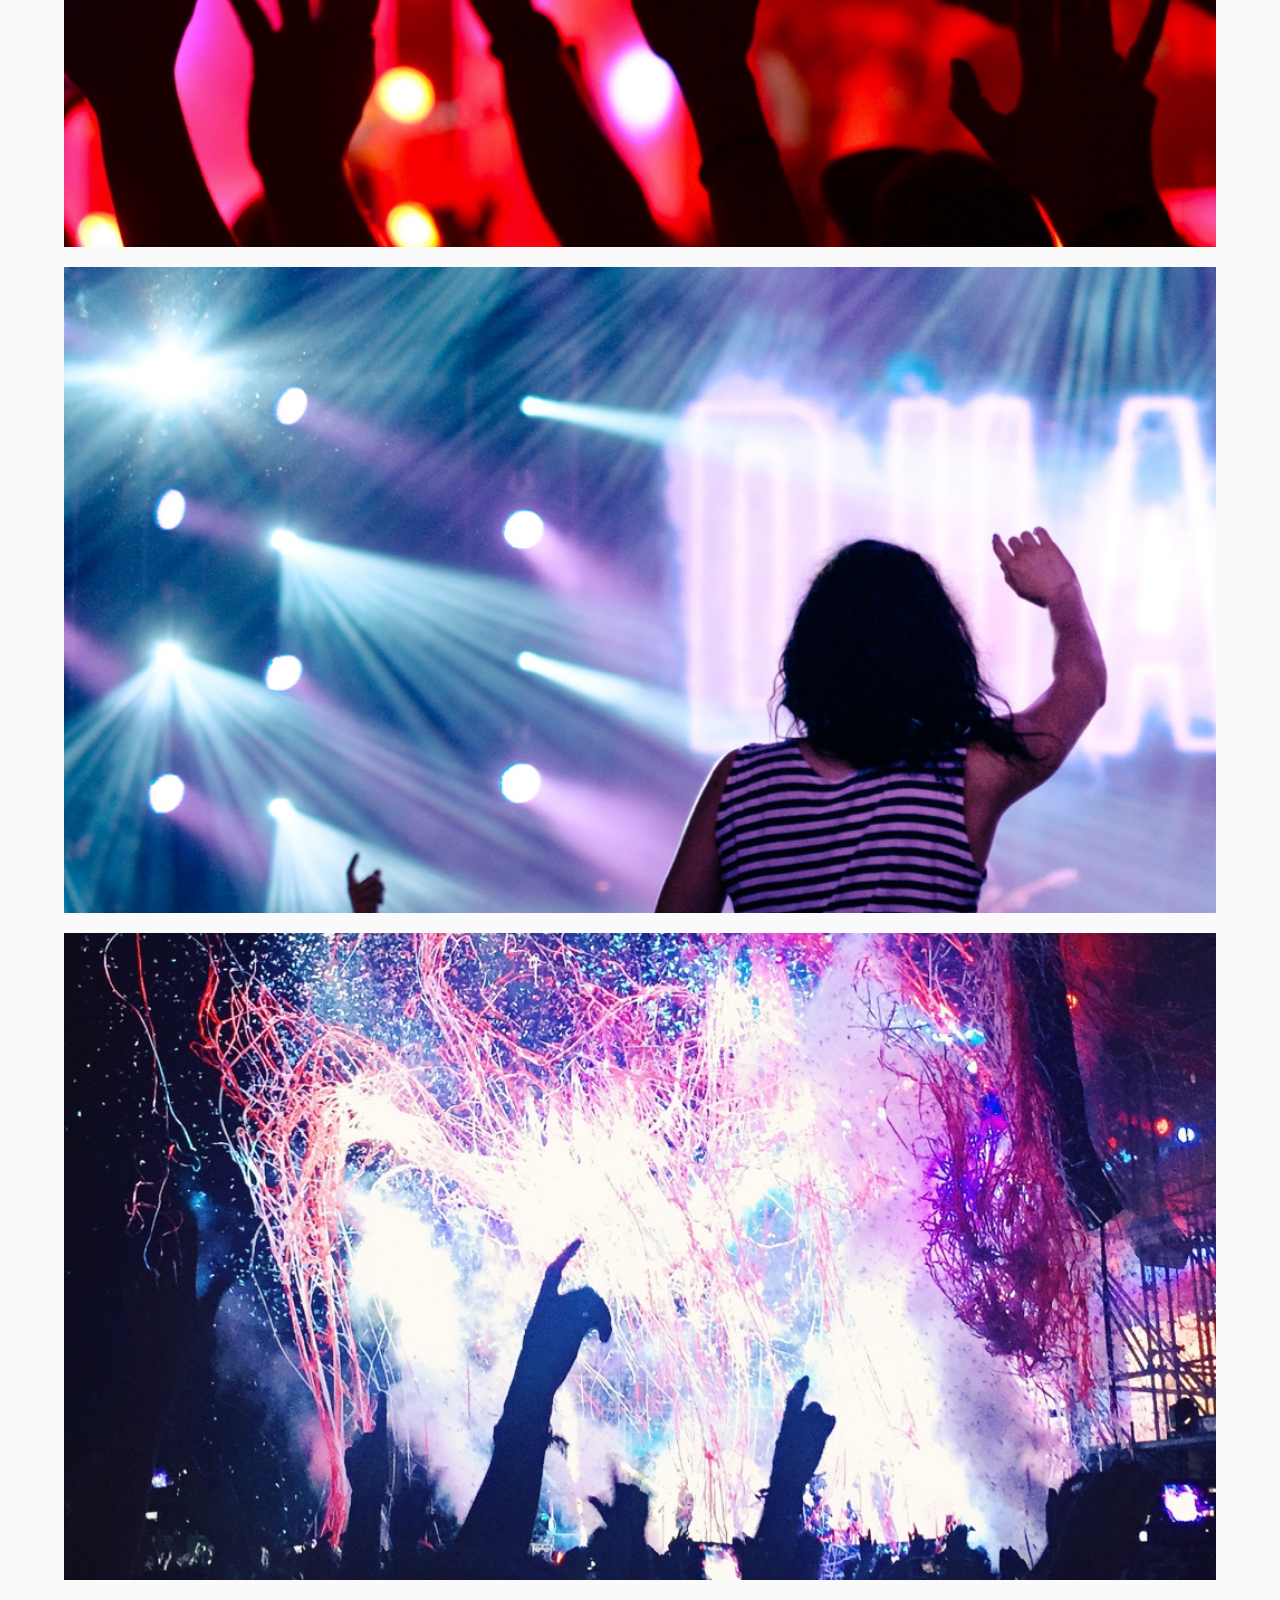
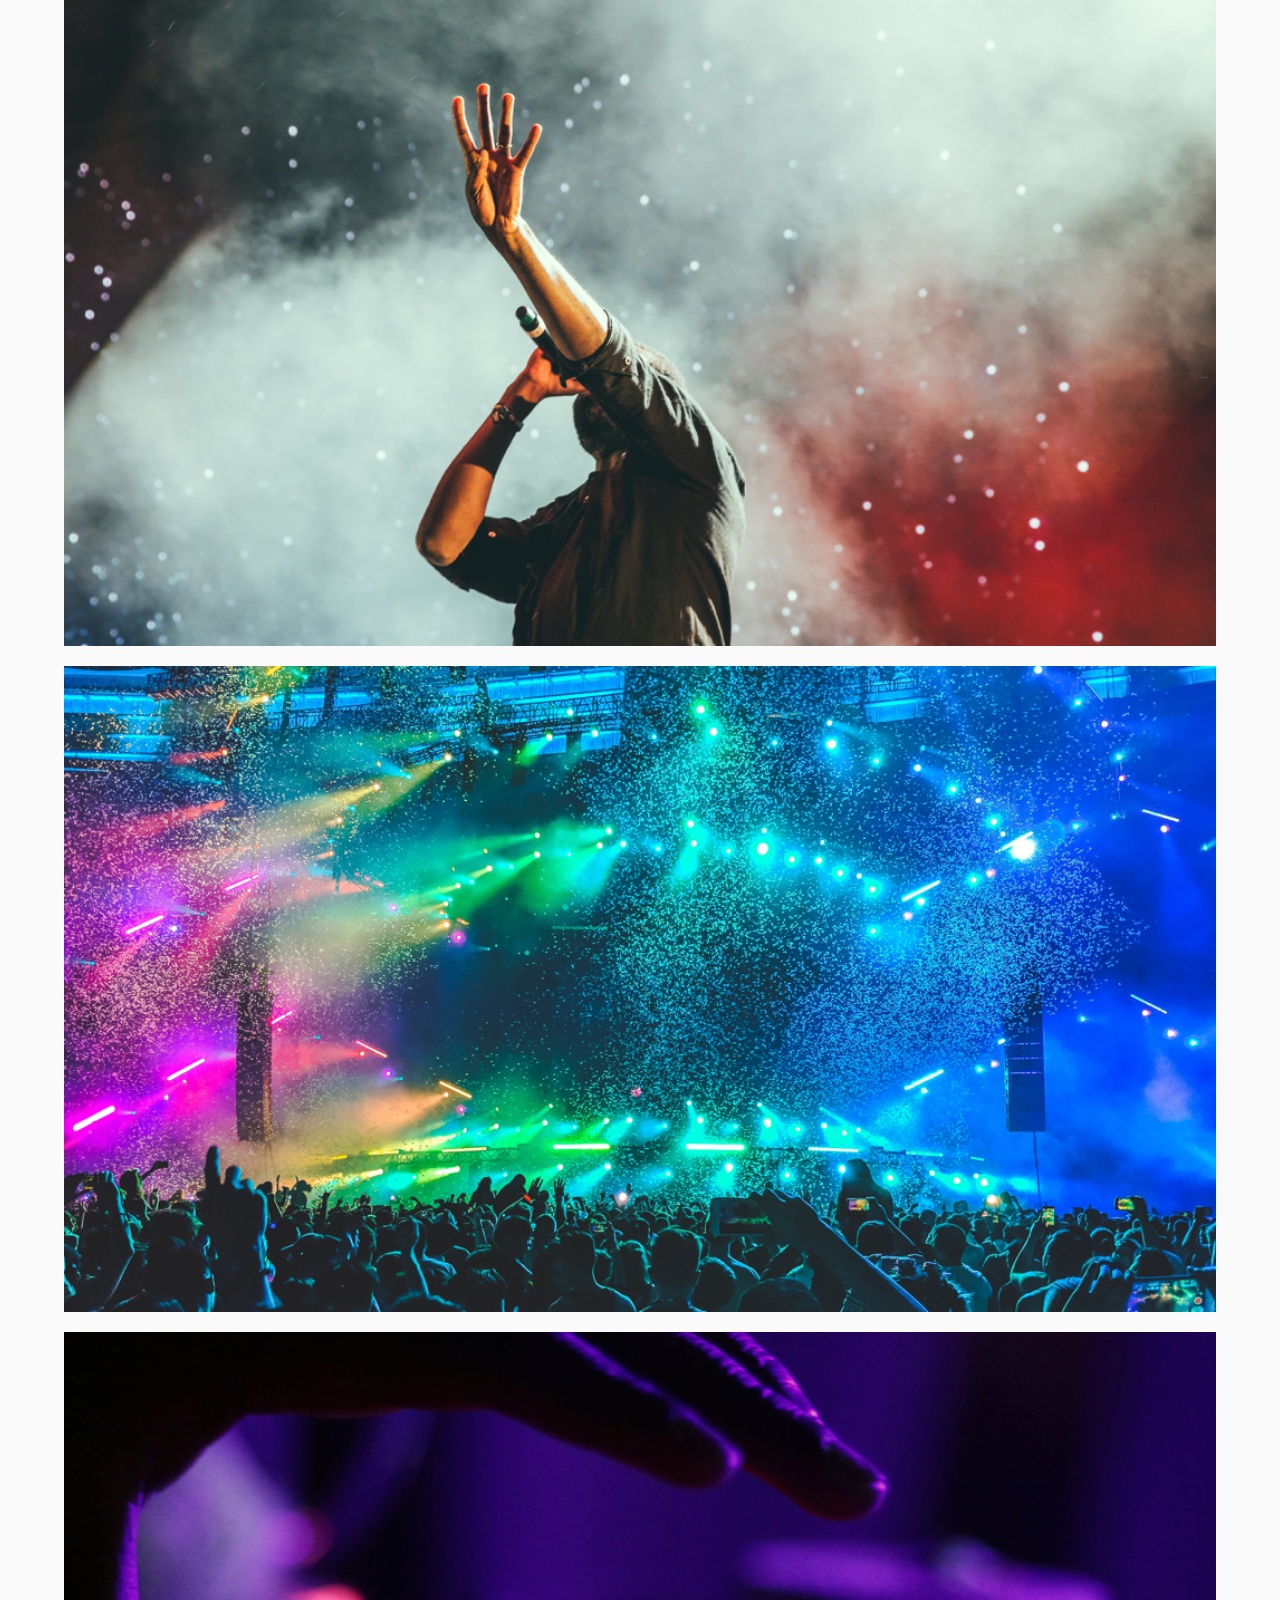
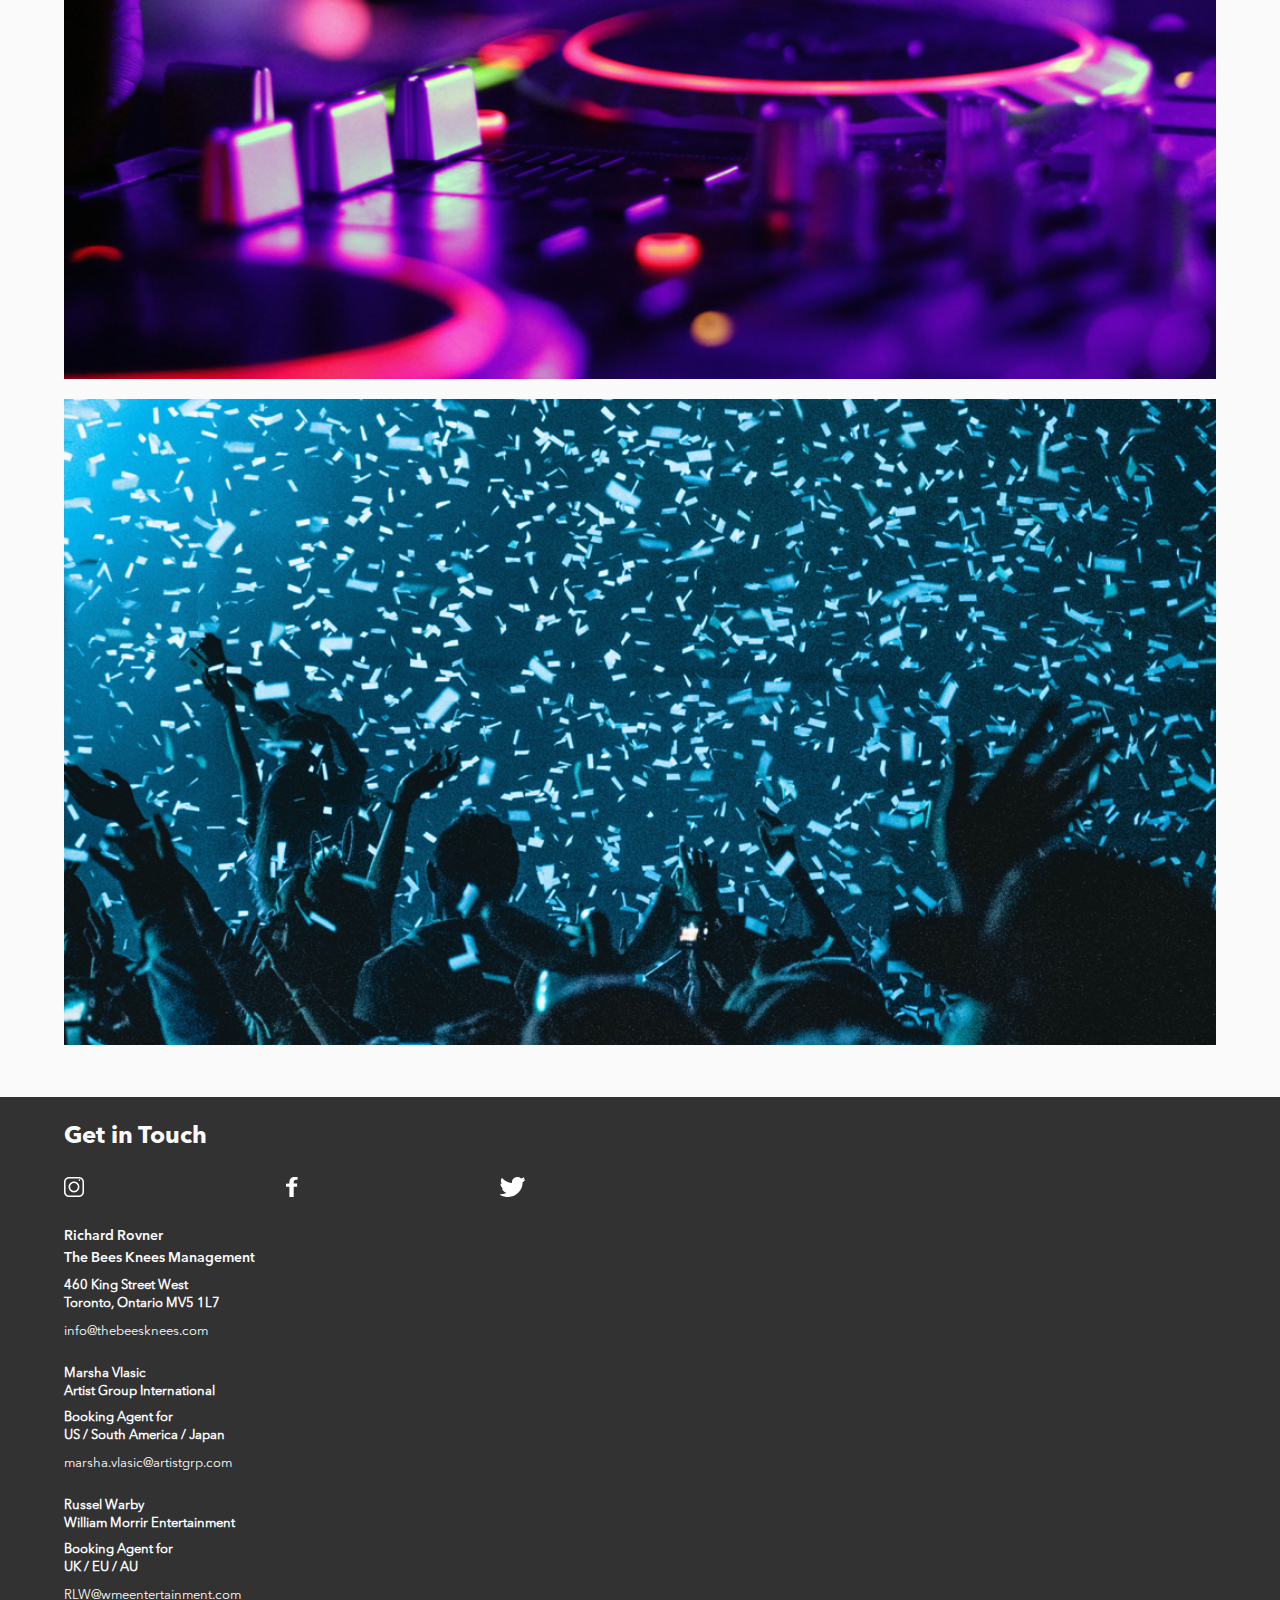
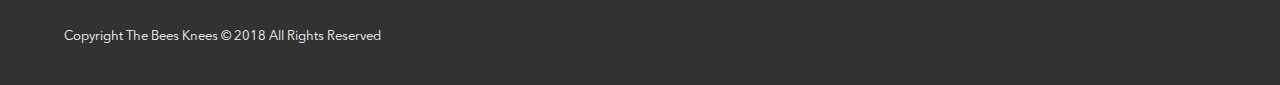
==== commit 9807d7bf: "Made about artists section responsive on desktop and tablet" ====
--- a/sprint-one/index.html
+++ b/sprint-one/index.html
@@ -45,24 +45,26 @@
             <h2 class="about-artists__bio-heading">
                 Xavier de Rosnay & Gaspard Auge
             </h2>
-            <p class="about-artists__bio-content">
-                Xavier De Ronsay and Gaspard Auge had a few mutual friends, who happened to run 
-                a record label, seeking tracks for a compilation. With an immediate connection, 
-                the pair decided to try their hand at making a song. That's when they created 
-                their breakout single, We Are Your Friends - a feel good, funk-filled, instant 
-                anthem that lost the remix contest, but won the attention of Pedro Winter, director 
-                of the newly founded Ed Banger Records, who boasted Daft Punk as former clients.
-                One week later, they were in his office, signing a record deal.
-            </p>
-            <p class="about-artists__bio-content">
-                Xavier De Ronsay and Gaspard Auge had a few mutual friends, who happened to run 
-                a record label, seeking tracks for a compilation. With an immediate connection, 
-                the pair decided to try their hand at making a song. That's when they created 
-                their breakout single, We Are Your Friends - a feel good, funk-filled, instant 
-                anthem that lost the remix contest, but won the attention of Pedro Winter, director 
-                of the newly founded Ed Banger Records, who boasted Daft Punk as former clients.
-                One week later, they were in his office, signing a record deal.                
-            </p>
+            <div class="about-artists__bio-container">
+                <p class="about-artists__bio-container-content">
+                    Xavier De Ronsay and Gaspard Auge had a few mutual friends, who happened to run 
+                    a record label, seeking tracks for a compilation. With an immediate connection, 
+                    the pair decided to try their hand at making a song. That's when they created 
+                    their breakout single, We Are Your Friends - a feel good, funk-filled, instant 
+                    anthem that lost the remix contest, but won the attention of Pedro Winter, director 
+                    of the newly founded Ed Banger Records, who boasted Daft Punk as former clients.
+                    One week later, they were in his office, signing a record deal.
+                </p>
+                <p class="about-artists__bio-container-content">
+                    Xavier De Ronsay and Gaspard Auge had a few mutual friends, who happened to run 
+                    a record label, seeking tracks for a compilation. With an immediate connection, 
+                    the pair decided to try their hand at making a song. That's when they created 
+                    their breakout single, We Are Your Friends - a feel good, funk-filled, instant 
+                    anthem that lost the remix contest, but won the attention of Pedro Winter, director 
+                    of the newly founded Ed Banger Records, who boasted Daft Punk as former clients.
+                    One week later, they were in his office, signing a record deal.                
+                </p>
+            </div>
         </div>
     </section>
 
--- a/sprint-one/styles/main.css
+++ b/sprint-one/styles/main.css
@@ -90,8 +90,50 @@
   border-bottom: 5px solid #ffffff;
 }
 
+@media only screen and (min-width: 768px) {
+  .page-header {
+    display: -webkit-box;
+    display: -ms-flexbox;
+    display: flex;
+    -webkit-box-pack: start;
+        -ms-flex-pack: start;
+            justify-content: flex-start;
+    -webkit-box-align: center;
+        -ms-flex-align: center;
+            align-items: center;
+  }
+  .page-header__logo {
+    height: 50%;
+    width: 20%;
+    margin: 0 5%;
+  }
+  .page-header__navigation {
+    width: 30%;
+    height: 100%;
+    font-size: 16px;
+    line-height: 24px;
+    font-family: "avenir-demi-bold";
+  }
+}
+
+@media only screen and (min-width: 1440px) {
+  .page-header__logo {
+    margin: unset;
+    padding-left: 12.5%;
+    width: 25%;
+    height: 60%;
+  }
+  .page-header__navigation-list-item {
+    width: 18.5%;
+    margin-left: 13%;
+    font-size: 16px;
+    line-height: 24px;
+    font-family: "avenir-demi-bold";
+  }
+}
+
 .hero {
-  height: 35vh;
+  height: 183px;
   width: 100%;
   background-image: url(../assets/images/hero-image.jfif);
   background-size: 120% auto;
@@ -117,6 +159,27 @@
   font-family: "avenir-bold";
 }
 
+@media only screen and (min-width: 768px) {
+  .hero {
+    height: 400px;
+  }
+  .hero__text {
+    font-size: 60px;
+    line-height: 68px;
+    font-family: "avenir-bold";
+  }
+}
+
+@media only screen and (min-width: 1440px) {
+  .hero {
+    height: 670px;
+    width: 100%;
+  }
+  .hero__text {
+    margin-left: 12.5%;
+  }
+}
+
 .about-artists {
   width: 90%;
   margin: 0 auto;
@@ -157,18 +220,103 @@
   font-family: "avenir-demi-bold";
 }
 
-.about-artists__bio-content {
+.about-artists__bio-container-content {
   font-size: 13px;
   line-height: 18px;
   font-family: "avenir";
 }
 
-.about-artists__bio-content:first-of-type {
+.about-artists__bio-container-content:first-of-type {
   margin-bottom: 24px;
 }
 
-.about-artists__bio-content:not(:first-of-type) {
+.about-artists__bio-container-content:not(:first-of-type) {
   margin-bottom: 40px;
+}
+
+@media only screen and (min-width: 768px) {
+  .about-artists {
+    width: 93.75%;
+  }
+  .about-artists__heading {
+    font-size: 36px;
+    line-height: 44px;
+    font-family: "avenir-bold";
+  }
+  .about-artists__image {
+    height: 362px;
+  }
+  .about-artists__quote {
+    margin-top: 24px;
+  }
+  .about-artists__quote-text {
+    font-size: 24px;
+    line-height: 32px;
+    font-family: "avenir-bold";
+  }
+  .about-artists__quote-citation {
+    font-size: 16px;
+    line-height: 24px;
+    font-family: "avenir-demi-bold";
+  }
+  .about-artists__bio {
+    width: 100%;
+  }
+  .about-artists__bio-heading {
+    font-size: 24px;
+    line-height: 32px;
+    font-family: "avenir-bold";
+  }
+  .about-artists__bio-container {
+    display: -webkit-box;
+    display: -ms-flexbox;
+    display: flex;
+    -webkit-box-pack: justify;
+        -ms-flex-pack: justify;
+            justify-content: space-between;
+  }
+  .about-artists__bio-container-content {
+    width: 48.3%;
+    font-size: 14px;
+    line-height: 22px;
+    font-family: "avenir";
+  }
+}
+
+@media only screen and (min-width: 1440px) {
+  .about-artists {
+    width: 75%;
+  }
+  .about-artists__heading {
+    margin: 48px 0;
+  }
+  .about-artists__image {
+    width: 83%;
+    margin-left: 8.5%;
+    margin-bottom: 40px;
+  }
+  .about-artists__quote {
+    width: 83%;
+    margin-left: 8.5%;
+  }
+  .about-artists__quote-text {
+    margin-bottom: 40px;
+  }
+  .about-artists__bio {
+    width: 83%;
+    margin-left: 8.5%;
+    margin-top: 56px;
+  }
+  .about-artists__bio-heading {
+    margin-bottom: 32px;
+  }
+  .about-artists__bio-container {
+    width: 97.56%;
+  }
+  .about-artists__bio-container-content {
+    width: 47.73%;
+    margin-bottom: 48px;
+  }
 }
 
 .gallery {
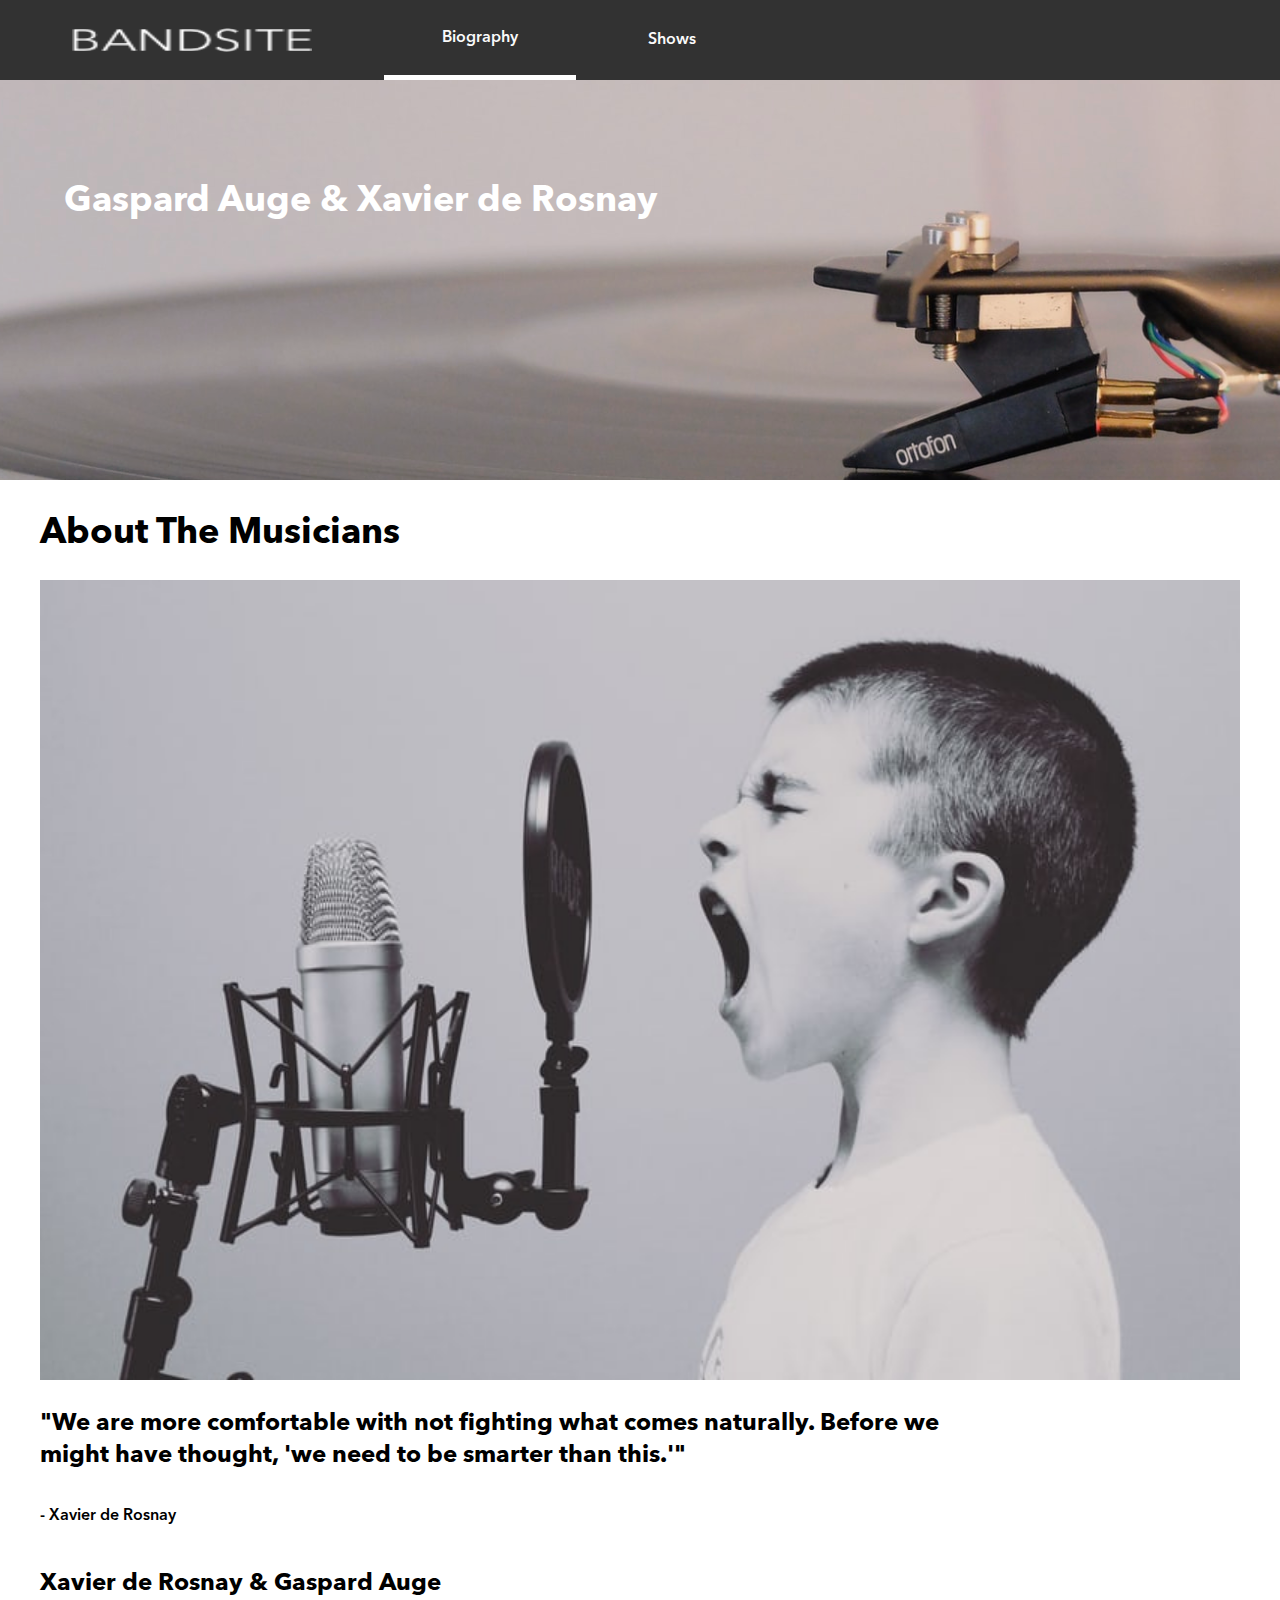
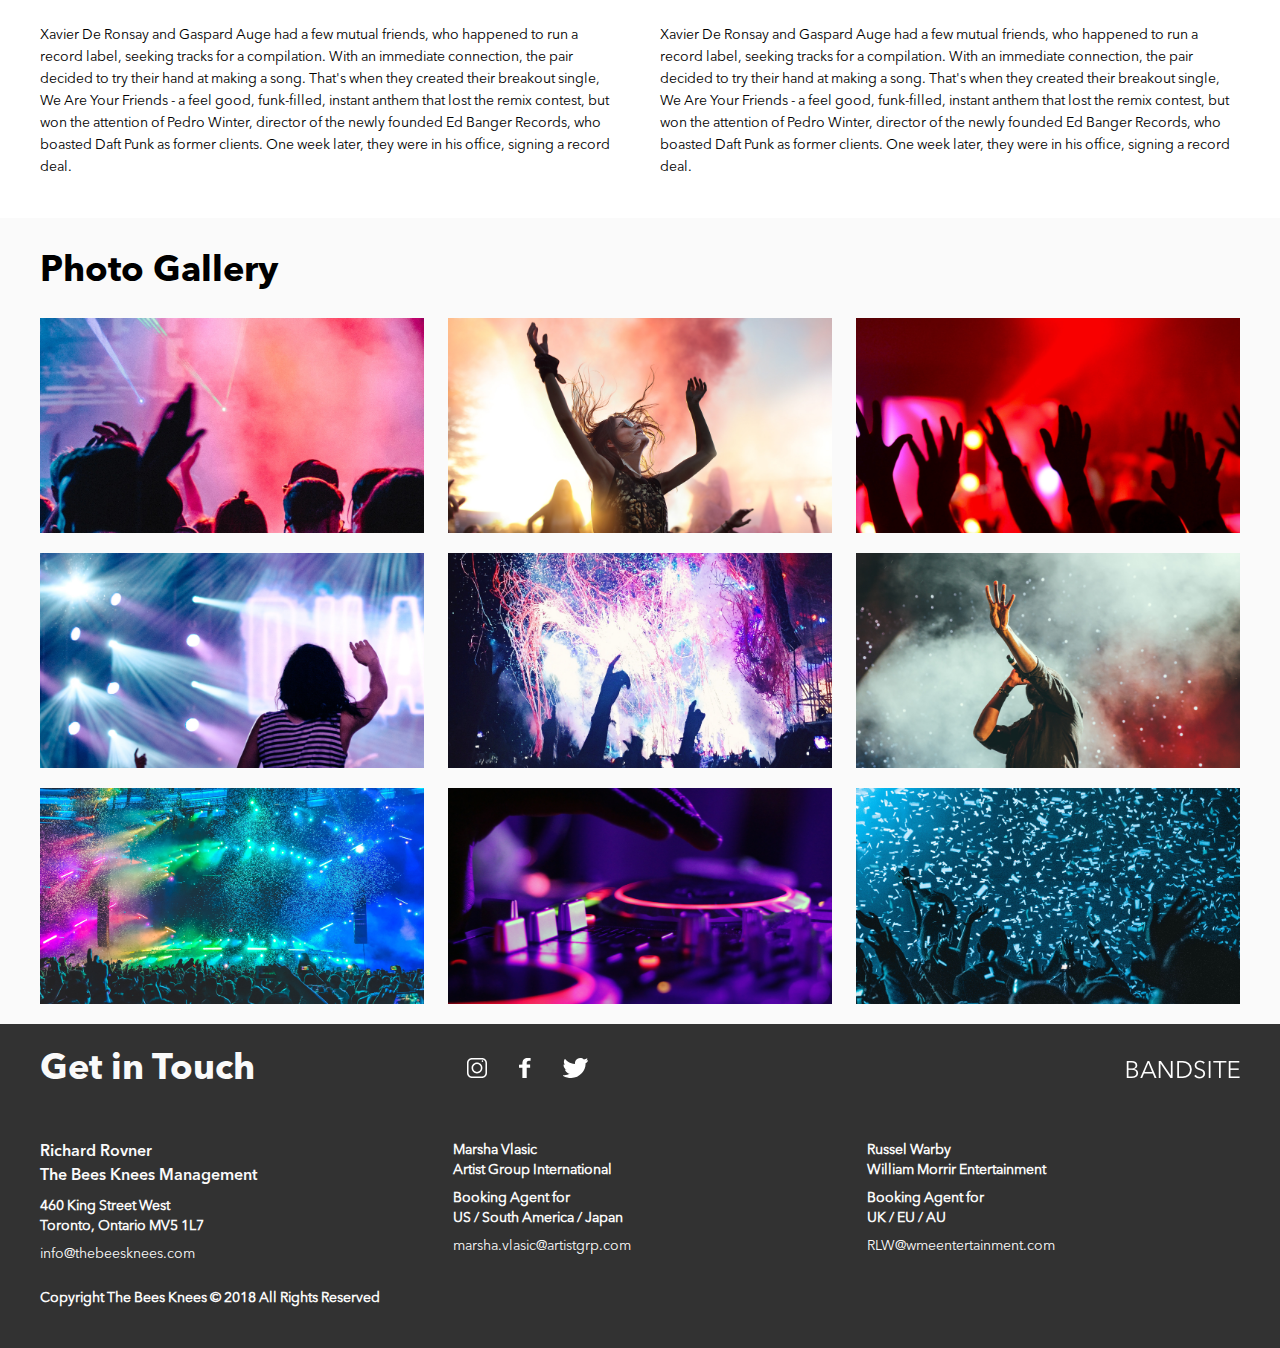
==== commit c16e1d4f: "Made final changes and removed specDocs" ====
--- a/sprint-one/index.html
+++ b/sprint-one/index.html
@@ -1,164 +1,234 @@
 <!DOCTYPE html>
 <html lang="en">
-<head>
-    <meta charset="UTF-8">
-    <meta name="viewport" content="width=device-width, initial-scale=1.0">
-    <meta http-equiv="X-UA-Compatible" content="ie=edge">
-    <link rel="stylesheet" href="./styles/main.css">
+  <head>
+    <meta charset="UTF-8" />
+    <meta name="viewport" content="width=device-width, initial-scale=1.0" />
+    <meta http-equiv="X-UA-Compatible" content="ie=edge" />
+    <link rel="stylesheet" href="./styles/main.css" />
     <title>BandSite</title>
-</head>
-
-<body>
+  </head>
+
+  <body>
     <!--! Header and Nav bar -->
     <header class="page-header">
-        <img class="page-header__logo" src="./assets/logo/Logo-bandsite.png" alt="Bandsite Logo">
-        <nav class="page-header__navigation">
-            <ul class="page-header__navigation-list">
-                <li class="page-header__navigation-list-item page-header__navigation-list-item--current-page"><a>Biography</a></li>
-                <li class="page-header__navigation-list-item"><a>Shows</a></li>
-            </ul>
-        </nav>
+      <img
+        class="page-header__logo"
+        src="./assets/logo/Logo-bandsite.png"
+        alt="Bandsite Logo"
+      />
+      <nav class="page-header__navigation">
+        <ul class="page-header__navigation-list">
+          <li
+            class="page-header__navigation-list-item page-header__navigation-list-item--current-page"
+          >
+            <a>Biography</a>
+          </li>
+          <li class="page-header__navigation-list-item"><a>Shows</a></li>
+        </ul>
+      </nav>
     </header>
 
     <!--! Hero Image -->
     <section class="hero">
-        <h1 class="hero__text">Gaspard Auge & Xavier de Rosnay</h1>
+      <h1 class="hero__text">Gaspard Auge & Xavier de Rosnay</h1>
     </section>
 
     <!--! About Section: Includes image, quote and bio  -->
     <!-- todo: bg color for section below is alabaster or white -->
     <section class="about-artists">
-        <h1 class="about-artists__heading">
-            About the Musicians
-        </h1>
-        <img class="about-artists__image" src="./assets/images/about-the-artists.jfif" alt="">
-        <div class="about-artists__quote">
-            <h2 class="about-artists__quote-text">
-                "We are more comfortable with not fighting what comes naturally.
-                Before we might have thought, 'we need to be smarter than this.'"
-            </h2>
-            <h4 class="about-artists__quote-citation">
-                - Xavier de Rosnay
-            </h4>
-        </div>
-        <div class="about-artists__bio">
-            <h2 class="about-artists__bio-heading">
-                Xavier de Rosnay & Gaspard Auge
-            </h2>
-            <div class="about-artists__bio-container">
-                <p class="about-artists__bio-container-content">
-                    Xavier De Ronsay and Gaspard Auge had a few mutual friends, who happened to run 
-                    a record label, seeking tracks for a compilation. With an immediate connection, 
-                    the pair decided to try their hand at making a song. That's when they created 
-                    their breakout single, We Are Your Friends - a feel good, funk-filled, instant 
-                    anthem that lost the remix contest, but won the attention of Pedro Winter, director 
-                    of the newly founded Ed Banger Records, who boasted Daft Punk as former clients.
-                    One week later, they were in his office, signing a record deal.
-                </p>
-                <p class="about-artists__bio-container-content">
-                    Xavier De Ronsay and Gaspard Auge had a few mutual friends, who happened to run 
-                    a record label, seeking tracks for a compilation. With an immediate connection, 
-                    the pair decided to try their hand at making a song. That's when they created 
-                    their breakout single, We Are Your Friends - a feel good, funk-filled, instant 
-                    anthem that lost the remix contest, but won the attention of Pedro Winter, director 
-                    of the newly founded Ed Banger Records, who boasted Daft Punk as former clients.
-                    One week later, they were in his office, signing a record deal.                
-                </p>
-            </div>
-        </div>
+      <h1 class="about-artists__heading">
+        About the Musicians
+      </h1>
+      <img
+        class="about-artists__image"
+        src="./assets/images/about-the-artists.jfif"
+        alt=""
+      />
+      <div class="about-artists__quote">
+        <h2 class="about-artists__quote-text">
+          "We are more comfortable with not fighting what comes naturally.
+          Before we might have thought, 'we need to be smarter than this.'"
+        </h2>
+        <h4 class="about-artists__quote-citation">
+          - Xavier de Rosnay
+        </h4>
+      </div>
+      <div class="about-artists__bio">
+        <h2 class="about-artists__bio-heading">
+          Xavier de Rosnay & Gaspard Auge
+        </h2>
+        <div class="about-artists__bio-container">
+          <p class="about-artists__bio-container-content">
+            Xavier De Ronsay and Gaspard Auge had a few mutual friends, who
+            happened to run a record label, seeking tracks for a compilation.
+            With an immediate connection, the pair decided to try their hand at
+            making a song. That's when they created their breakout single, We
+            Are Your Friends - a feel good, funk-filled, instant anthem that
+            lost the remix contest, but won the attention of Pedro Winter,
+            director of the newly founded Ed Banger Records, who boasted Daft
+            Punk as former clients. One week later, they were in his office,
+            signing a record deal.
+          </p>
+          <p class="about-artists__bio-container-content">
+            Xavier De Ronsay and Gaspard Auge had a few mutual friends, who
+            happened to run a record label, seeking tracks for a compilation.
+            With an immediate connection, the pair decided to try their hand at
+            making a song. That's when they created their breakout single, We
+            Are Your Friends - a feel good, funk-filled, instant anthem that
+            lost the remix contest, but won the attention of Pedro Winter,
+            director of the newly founded Ed Banger Records, who boasted Daft
+            Punk as former clients. One week later, they were in his office,
+            signing a record deal.
+          </p>
+        </div>
+      </div>
     </section>
 
     <!--! Photo Gallery Section -->
     <section class="gallery">
-        <h1 class="gallery-title">
-            <!--todo: font-size is 24px and line height of 32px  -->
-            Photo Gallery
-        </h1>
-        <div class="gallery-container">
-            <div class="gallery-container__image-box">
-                <img class="gallery-container__image-box-content" src="./assets/images/Photo-gallery-1.jpg" alt="Image">
-            </div>
-            <div class="gallery-container__image-box">
-                <img class="gallery-container__image-box-content" src="./assets/images/Photo-gallery-2.jpg" alt="Image">
-            </div>
-            <div class="gallery-container__image-box">
-                <img class="gallery-container__image-box-content" src="./assets/images/Photo-gallery-3.jpg" alt="Image">
-            </div>
-            <div class="gallery-container__image-box">
-                <img class="gallery-container__image-box-content" src="./assets/images/Photo-gallery-4.jpg" alt="Image">
-            </div>
-            <div class="gallery-container__image-box">
-                <img class="gallery-container__image-box-content" src="./assets/images/Photo-gallery-5.jpg" alt="Image">
-            </div>
-            <div class="gallery-container__image-box">
-                <img class="gallery-container__image-box-content" src="./assets/images/Photo-gallery-6.jpg" alt="Image">
-            </div>
-            <div class="gallery-container__image-box">
-                <img class="gallery-container__image-box-content" src="./assets/images/Photo-gallery-7.jpg" alt="Image">
-            </div>
-            <div class="gallery-container__image-box">
-                <img class="gallery-container__image-box-content" src="./assets/images/Photo-gallery-8.jpg" alt="Image">
-            </div>
-            <div class="gallery-container__image-box">
-                <img class="gallery-container__image-box-content" src="./assets/images/Photo-gallery-9.jpg" alt="Image">
-            </div>
-        </div>
+      <h1 class="gallery-title">
+        <!--todo: font-size is 24px and line height of 32px  -->
+        Photo Gallery
+      </h1>
+      <div class="gallery-container">
+        <div class="gallery-container__image-box">
+          <img
+            class="gallery-container__image-box-content"
+            src="./assets/images/Photo-gallery-1.jpg"
+            alt="Image"
+          />
+        </div>
+        <div class="gallery-container__image-box">
+          <img
+            class="gallery-container__image-box-content"
+            src="./assets/images/Photo-gallery-2.jpg"
+            alt="Image"
+          />
+        </div>
+        <div class="gallery-container__image-box">
+          <img
+            class="gallery-container__image-box-content"
+            src="./assets/images/Photo-gallery-3.jpg"
+            alt="Image"
+          />
+        </div>
+        <div class="gallery-container__image-box">
+          <img
+            class="gallery-container__image-box-content"
+            src="./assets/images/Photo-gallery-4.jpg"
+            alt="Image"
+          />
+        </div>
+        <div class="gallery-container__image-box">
+          <img
+            class="gallery-container__image-box-content"
+            src="./assets/images/Photo-gallery-5.jpg"
+            alt="Image"
+          />
+        </div>
+        <div class="gallery-container__image-box">
+          <img
+            class="gallery-container__image-box-content"
+            src="./assets/images/Photo-gallery-6.jpg"
+            alt="Image"
+          />
+        </div>
+        <div class="gallery-container__image-box">
+          <img
+            class="gallery-container__image-box-content"
+            src="./assets/images/Photo-gallery-7.jpg"
+            alt="Image"
+          />
+        </div>
+        <div class="gallery-container__image-box">
+          <img
+            class="gallery-container__image-box-content"
+            src="./assets/images/Photo-gallery-8.jpg"
+            alt="Image"
+          />
+        </div>
+        <div class="gallery-container__image-box">
+          <img
+            class="gallery-container__image-box-content"
+            src="./assets/images/Photo-gallery-9.jpg"
+            alt="Image"
+          />
+        </div>
+      </div>
     </section>
 
-    
     <!-- !Footer section below: divs to contain like sections into containers within a flexbox -->
     <footer class="footer">
-        
-        <!-- !section with heading, social media links, and logo -->
-        <section class="footer__heading">
-            <h1 class="footer__heading-caption">Get in Touch</h1>
-            <div class="footer__heading-media">
-                <a class="footer__heading-media-link" href=""><img src="./assets/icons/SVG/Icon-instagram.svg" alt=""></a>
-                <a class="footer__heading-media-link" href=""><img src="./assets/icons/SVG/Icon-facebook.svg" alt=""></a>
-                <a class="footer__heading-media-link" href=""><img src="./assets/icons/SVG/Icon-twitter.svg" alt=""></a>
-            </div>
-            <img class="footer__heading-image" src="./assets/logo/Logo-bandsite.svg" alt="Bandsite Logo">
-        </section>
-        
-        <!-- !Flex section that includes all VIPs -->
-
-        <section class="footer-flex">
-            <div class="footer-flex__container">
-                <div class="footer-flex__container-info">
-                    <h4 class="footer-flex__container-info--bold">Richard Rovner</h4>
-                    <h4 class="footer-flex__container-info--bold">The Bees Knees Management</h4>
-                </div>
-                <div class="footer-flex__container-info">
-                    <h4>460 King Street West</h4>
-                    <h4>Toronto, Ontario MV5 1L7</h4>
-                </div>
-                <a class="footer-flex__container-mailto" href="">info@thebeesknees.com</a>
-            </div>
-            <div class="footer-flex__container">
-                <div class="footer-flex__container-info">
-                    <h4>Marsha Vlasic</h4>
-                    <h4>Artist Group International</h4>
-                </div>
-                <div class="footer-flex__container-info">    
-                    <h4>Booking Agent for</h4>
-                    <h4>US / South America / Japan</h4>
-                </div>
-                <a class="footer-flex__container-mailto" href="">marsha.vlasic@artistgrp.com</a>
-            </div>
-            <div class="footer-flex__container">
-                <div class="footer-flex__container-info">                   
-                    <h4>Russel Warby</h4>
-                    <h4>William Morrir Entertainment</h4>
-                </div>
-                <div class="footer-flex__container-info">        
-                    <h4>Booking Agent for</h4>
-                    <h4>UK / EU / AU</h4>
-                </div>    
-                <a class="footer-flex__container-mailto" href="">RLW@wmeentertainment.com</a>
-            </div>
-        </section>
-
-        <h4 class="footer__copyright">Copyright The Bees Knees &copy; 2018 All Rights Reserved</h4>
+      <!-- !section with heading, social media links, and logo -->
+      <section class="footer__heading">
+        <h1 class="footer__heading-caption">Get in Touch</h1>
+        <div class="footer__heading-media">
+          <a class="footer__heading-media-link" href=""
+            ><img src="./assets/icons/SVG/Icon-instagram.svg" alt=""
+          /></a>
+          <a class="footer__heading-media-link" href=""
+            ><img src="./assets/icons/SVG/Icon-facebook.svg" alt=""
+          /></a>
+          <a class="footer__heading-media-link" href=""
+            ><img src="./assets/icons/SVG/Icon-twitter.svg" alt=""
+          /></a>
+        </div>
+        <img
+          class="footer__heading-image"
+          src="./assets/logo/Logo-bandsite.png"
+          alt="Bandsite Logo"
+        />
+      </section>
+
+      <!-- !Flex section that includes all VIPs -->
+
+      <section class="footer-flex">
+        <div class="footer-flex__container">
+          <div class="footer-flex__container-info">
+            <h4 class="footer-flex__container-info--bold">Richard Rovner</h4>
+            <h4 class="footer-flex__container-info--bold">
+              The Bees Knees Management
+            </h4>
+          </div>
+          <div class="footer-flex__container-info">
+            <h4>460 King Street West</h4>
+            <h4>Toronto, Ontario MV5 1L7</h4>
+          </div>
+          <a class="footer-flex__container-mailto" href=""
+            >info@thebeesknees.com</a
+          >
+        </div>
+        <div class="footer-flex__container">
+          <div class="footer-flex__container-info">
+            <h4>Marsha Vlasic</h4>
+            <h4>Artist Group International</h4>
+          </div>
+          <div class="footer-flex__container-info">
+            <h4>Booking Agent for</h4>
+            <h4>US / South America / Japan</h4>
+          </div>
+          <a class="footer-flex__container-mailto" href=""
+            >marsha.vlasic@artistgrp.com</a
+          >
+        </div>
+        <div class="footer-flex__container">
+          <div class="footer-flex__container-info">
+            <h4>Russel Warby</h4>
+            <h4>William Morrir Entertainment</h4>
+          </div>
+          <div class="footer-flex__container-info">
+            <h4>Booking Agent for</h4>
+            <h4>UK / EU / AU</h4>
+          </div>
+          <a class="footer-flex__container-mailto" href=""
+            >RLW@wmeentertainment.com</a
+          >
+        </div>
+      </section>
+
+      <h4 class="footer__copyright">
+        Copyright The Bees Knees &copy; 2018 All Rights Reserved
+      </h4>
     </footer>
-</body>
-</html>+  </body>
+</html>
--- a/sprint-one/styles/main.css
+++ b/sprint-one/styles/main.css
@@ -164,9 +164,10 @@
     height: 400px;
   }
   .hero__text {
-    font-size: 60px;
-    line-height: 68px;
-    font-family: "avenir-bold";
+    font-size: 36px;
+    line-height: 44px;
+    font-family: "avenir-bold";
+    width: 50%;
   }
 }
 
@@ -176,7 +177,11 @@
     width: 100%;
   }
   .hero__text {
+    font-size: 60px;
+    line-height: 68px;
+    font-family: "avenir-bold";
     margin-left: 12.5%;
+    width: 40%;
   }
 }
 
@@ -196,6 +201,7 @@
 
 .about-artists__image {
   width: 100%;
+  min-height: 145px;
 }
 
 .about-artists__quote-text, .about-artists__quote-citation {
@@ -244,7 +250,7 @@
     font-family: "avenir-bold";
   }
   .about-artists__image {
-    height: 362px;
+    min-height: 362px;
   }
   .about-artists__quote {
     margin-top: 24px;
@@ -253,6 +259,7 @@
     font-size: 24px;
     line-height: 32px;
     font-family: "avenir-bold";
+    width: 80%;
   }
   .about-artists__quote-citation {
     font-size: 16px;
@@ -294,6 +301,7 @@
     width: 83%;
     margin-left: 8.5%;
     margin-bottom: 40px;
+    min-height: 450px;
   }
   .about-artists__quote {
     width: 83%;
@@ -340,19 +348,58 @@
   display: flex;
   -ms-flex-wrap: wrap;
       flex-wrap: wrap;
+  padding-bottom: 32px;
 }
 
 .gallery-container__image-box {
   width: 100%;
-  margin-bottom: 16px;
-}
-
-.gallery-container__image-box:last-of-type {
-  padding-bottom: 32px;
+  padding-bottom: 16px;
+  min-height: 162px;
 }
 
 .gallery-container__image-box-content {
   width: 100%;
+}
+
+/* Issue I'm having - the padding bottom on the original size doesn't want to dissapear 
+on a larger size. WHen I unset it, the padding on :last-of-type is gone, but the space is 
+then occupied by the "content" of the box, and all ensuing boxes*/
+@media only screen and (min-width: 768px) {
+  .gallery-title {
+    margin-left: 3.13%;
+    font-size: 36px;
+    line-height: 44px;
+    font-family: "avenir-bold";
+  }
+  .gallery-container {
+    width: 93.75%;
+    -webkit-box-pack: justify;
+        -ms-flex-pack: justify;
+            justify-content: space-between;
+    padding-bottom: unset;
+  }
+  .gallery-container__image-box {
+    width: calc((100% - 48px) / 3);
+  }
+  .gallery-container__image-box-content {
+    min-height: 126px;
+    width: 100%;
+  }
+}
+
+@media only screen and (min-width: 1440px) {
+  .gallery-title {
+    width: 75%;
+    margin: 0 auto;
+  }
+  .gallery-container {
+    width: 75%;
+    margin: 0 auto;
+    padding-bottom: 16px;
+  }
+  .gallery-container__image-box {
+    padding-bottom: 24px;
+  }
 }
 
 .footer {
@@ -427,10 +474,117 @@
 
 .footer__copyright {
   width: 65%;
+  font-size: 13px;
+  line-height: 18px;
   font-family: "avenir";
-  font-weight: 200;
   margin-left: 5%;
   font-size: 13px;
   padding-bottom: 40px;
 }
+
+@media only screen and (min-width: 768px) {
+  .footer__heading {
+    display: -webkit-box;
+    display: -ms-flexbox;
+    display: flex;
+    -webkit-box-pack: justify;
+        -ms-flex-pack: justify;
+            justify-content: space-between;
+    -webkit-box-align: center;
+        -ms-flex-align: center;
+            align-items: center;
+    width: 93.75%;
+  }
+  .footer__heading-caption {
+    font-size: 36px;
+    line-height: 44px;
+    font-family: "avenir-bold";
+  }
+  .footer__heading-media {
+    width: 40%;
+    display: -webkit-box;
+    display: -ms-flexbox;
+    display: flex;
+    -webkit-box-pack: start;
+        -ms-flex-pack: start;
+            justify-content: flex-start;
+  }
+  .footer__heading-media-link {
+    padding: 0 16px;
+  }
+  .footer__heading-image {
+    display: unset;
+  }
+  .footer-flex {
+    width: 93.75%;
+    -webkit-box-orient: horizontal;
+    -webkit-box-direction: normal;
+        -ms-flex-direction: row;
+            flex-direction: row;
+    -webkit-box-pack: justify;
+        -ms-flex-pack: justify;
+            justify-content: space-between;
+  }
+  .footer-flex__container {
+    width: 31.11%;
+  }
+  .footer-flex__container-info, .footer-flex__container-mailto {
+    font-size: 14px;
+    line-height: 20px;
+    font-family: "avenir";
+  }
+  .footer-flex__container-info--bold {
+    font-size: 16px;
+    line-height: 24px;
+    font-family: "avenir-demi-bold";
+  }
+  .footer__copyright {
+    width: 93.75%;
+    margin-left: unset;
+    margin: 0 auto;
+    font-size: 14px;
+    line-height: 20px;
+    font-family: "avenir";
+  }
+}
+
+@media only screen and (min-width: 1440px) {
+  .footer {
+    display: -webkit-box;
+    display: -ms-flexbox;
+    display: flex;
+    -webkit-box-orient: vertical;
+    -webkit-box-direction: normal;
+        -ms-flex-direction: column;
+            flex-direction: column;
+    -webkit-box-align: center;
+        -ms-flex-align: center;
+            align-items: center;
+  }
+  .footer__heading {
+    width: 75%;
+    margin: unset;
+    padding-bottom: 0;
+    -webkit-box-pack: justify;
+        -ms-flex-pack: justify;
+            justify-content: space-between;
+  }
+  .footer__heading-media {
+    width: 60%;
+  }
+  .footer-flex {
+    margin: unset;
+    width: 75%;
+    -webkit-box-pack: start;
+        -ms-flex-pack: start;
+            justify-content: flex-start;
+  }
+  .footer-flex__container {
+    width: 26%;
+  }
+  .footer__copyright {
+    margin: unset;
+    width: 75%;
+  }
+}
 /*# sourceMappingURL=main.css.map */